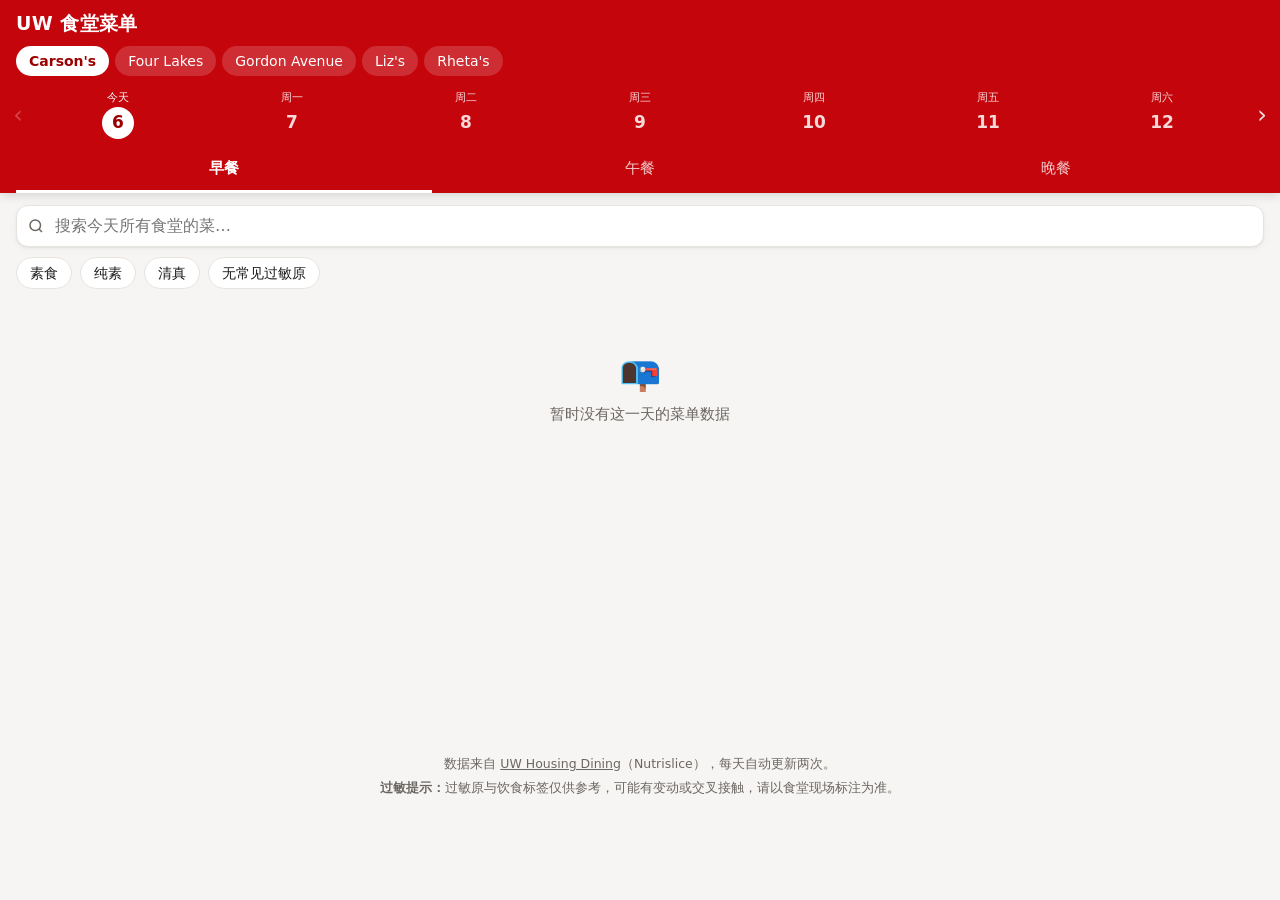
==== index.html @ ee1fbedd "UW 食堂菜单 PWA：抓取脚本、网页、定时更新与 iPhone 测试 Co-Authored-By: Claude Opus 5.5 <noreply@anthropic.com>" ====
<!doctype html>
<html lang="zh-CN">
<head>
<meta charset="utf-8">
<meta name="viewport" content="width=device-width, initial-scale=1">
<title>UW 食堂菜单</title>
<meta http-equiv="refresh" content="0; url=cafeteria/">
<link rel="canonical" href="cafeteria/">
</head>
<body style="font-family:system-ui,sans-serif;padding:24px">
<p>正在跳转到 <a href="cafeteria/">UW 食堂菜单</a>…</p>
</body>
</html>
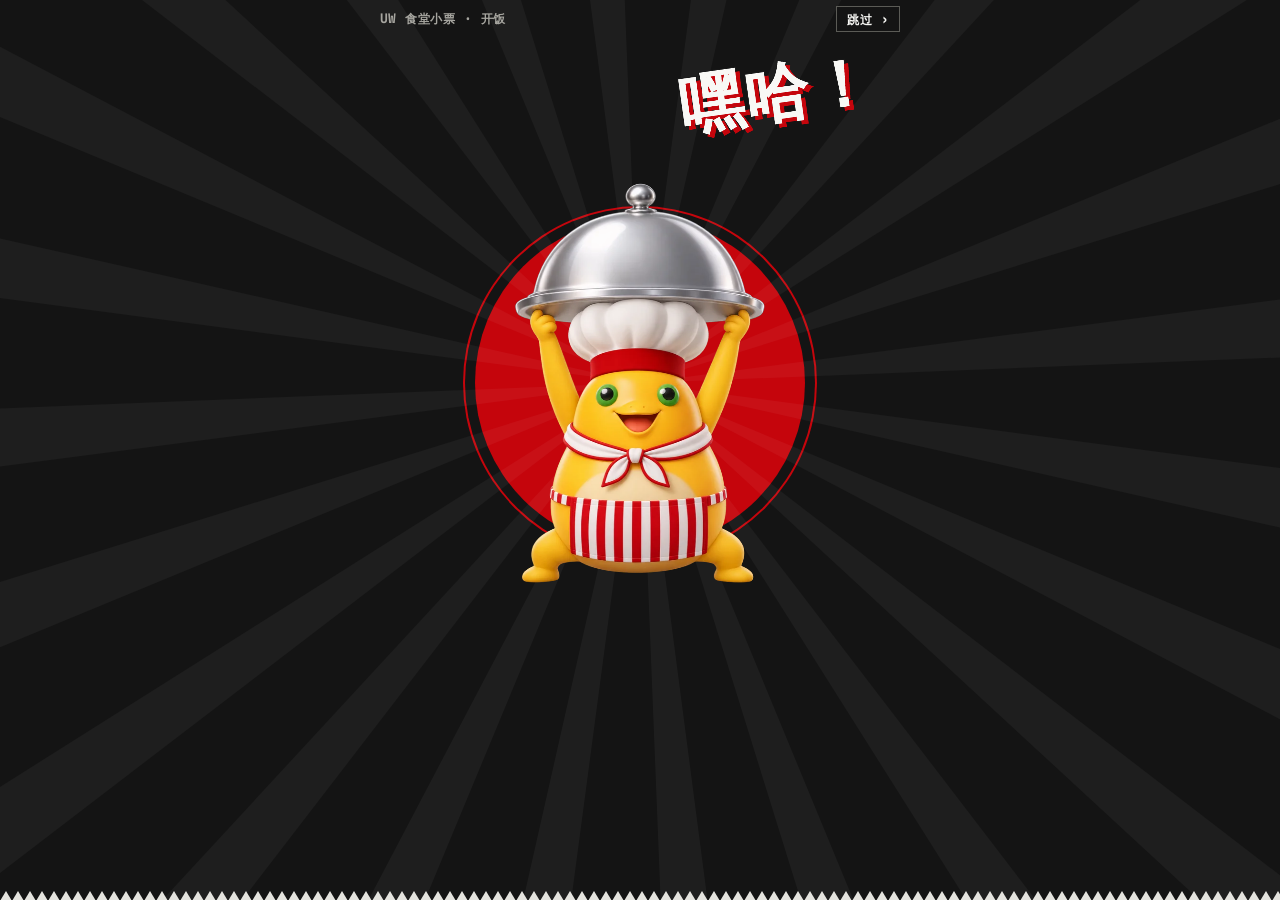
==== commit f482b4c3: "网页搬到仓库根目录，网址去掉 /cafeteria/；旧网址跳转并清掉旧缓存 Co-Authored-By: Claude Opus 5.5 <noreply@anthropic.com>" ====
--- a/index.html
+++ b/index.html
@@ -2,12 +2,105 @@
 <html lang="zh-CN">
 <head>
 <meta charset="utf-8">
-<meta name="viewport" content="width=device-width, initial-scale=1">
-<title>UW 食堂菜单</title>
-<meta http-equiv="refresh" content="0; url=cafeteria/">
-<link rel="canonical" href="cafeteria/">
+<meta name="viewport" content="width=device-width, initial-scale=1, viewport-fit=cover">
+<title>UW 食堂小票</title>
+<meta name="description" content="UW–Madison 五个食堂今天吃什么：中文菜单、过敏原，奶娃大厨告诉你这一餐去哪吃">
+<meta name="theme-color" content="#e4e3de" media="(prefers-color-scheme: light)">
+<meta name="theme-color" content="#0f0f0f" media="(prefers-color-scheme: dark)">
+<meta name="apple-mobile-web-app-capable" content="yes">
+<meta name="mobile-web-app-capable" content="yes">
+<meta name="apple-mobile-web-app-status-bar-style" content="default">
+<meta name="apple-mobile-web-app-title" content="UW 食堂">
+<link rel="manifest" href="manifest.webmanifest">
+<link rel="icon" href="icons/icon.svg" type="image/svg+xml">
+<link rel="apple-touch-icon" href="icons/icon-180.png">
+<link rel="preload" as="font" type="font/woff2" href="fonts/martian-mono-latin.woff2" crossorigin>
+<link rel="preload" as="image" href="icons/naiwa-chef.png">
+<link rel="preload" as="image" href="icons/naiwa-kick.webp">
+<link rel="preload" as="image" href="icons/naiwa-serve.webp">
+<link rel="stylesheet" href="style.css?v=13">
+<script>try{if(!matchMedia("(prefers-reduced-motion: reduce)").matches&&!/[?&]intro=0/.test(location.search))document.documentElement.classList.add("intro-on")}catch(e){}</script>
 </head>
-<body style="font-family:system-ui,sans-serif;padding:24px">
-<p>正在跳转到 <a href="cafeteria/">UW 食堂菜单</a>…</p>
+<body>
+<div id="intro" class="intro" aria-hidden="true">
+  <div class="in-top"><span>UW 食堂小票 · 开饭</span><span class="in-skip">跳过 &rsaquo;</span></div>
+  <div class="in-stage">
+    <svg class="in-rays" viewBox="-200 -200 400 400" aria-hidden="true"><path d="M0 0 L200.0 0.0 L199.2 18.0Z"/><path d="M0 0 L193.2 51.8 L187.8 68.9Z"/><path d="M0 0 L173.2 100.0 L163.5 115.2Z"/><path d="M0 0 L141.4 141.4 L128.1 153.6Z"/><path d="M0 0 L100.0 173.2 L84.0 181.5Z"/><path d="M0 0 L51.8 193.2 L34.2 197.1Z"/><path d="M0 0 L0.0 200.0 L-18.0 199.2Z"/><path d="M0 0 L-51.8 193.2 L-68.9 187.8Z"/><path d="M0 0 L-100.0 173.2 L-115.2 163.5Z"/><path d="M0 0 L-141.4 141.4 L-153.6 128.1Z"/><path d="M0 0 L-173.2 100.0 L-181.5 84.0Z"/><path d="M0 0 L-193.2 51.8 L-197.1 34.2Z"/><path d="M0 0 L-200.0 0.0 L-199.2 -18.0Z"/><path d="M0 0 L-193.2 -51.8 L-187.8 -68.9Z"/><path d="M0 0 L-173.2 -100.0 L-163.5 -115.2Z"/><path d="M0 0 L-141.4 -141.4 L-128.1 -153.6Z"/><path d="M0 0 L-100.0 -173.2 L-84.0 -181.5Z"/><path d="M0 0 L-51.8 -193.2 L-34.2 -197.1Z"/><path d="M0 0 L-0.0 -200.0 L18.0 -199.2Z"/><path d="M0 0 L51.8 -193.2 L68.9 -187.8Z"/><path d="M0 0 L100.0 -173.2 L115.2 -163.5Z"/><path d="M0 0 L141.4 -141.4 L153.6 -128.1Z"/><path d="M0 0 L173.2 -100.0 L181.5 -84.0Z"/><path d="M0 0 L193.2 -51.8 L197.1 -34.2Z"/></svg>
+    <div class="in-sun"></div>
+    <div class="in-dust"><i></i><i></i><i></i><i></i><i></i><i></i><i></i><i></i></div>
+    <img class="in-ghost in-fig" src="icons/naiwa-kick.webp" alt="" onerror="this.src='icons/naiwa-chef.png'">
+    <img class="in-ghost in-fig" src="icons/naiwa-kick.webp" alt="" onerror="this.src='icons/naiwa-chef.png'">
+    <img class="in-kick in-fig" src="icons/naiwa-kick.webp" alt="" onerror="this.src='icons/naiwa-chef.png'">
+    <img class="in-serve in-fig" src="icons/naiwa-serve.webp" alt="" onerror="this.src='icons/naiwa-chef.png'">
+    <div class="in-hey">嘿哈！</div>
+  </div>
+  <div class="in-ticket"></div>
+  <p class="in-tap">点一下直接看菜单</p>
+</div>
+<header class="bar">
+  <div class="brand"><img src="icons/naiwa-chef.png" alt="" width="320" height="430"><span>UW 食堂小票</span></div>
+  <div class="bar-btns">
+    <button id="todayBtn" class="box-btn" type="button" hidden>回到今天</button>
+    <button id="mapBtn" class="box-btn" type="button" aria-pressed="false" aria-controls="mapPanel">地图</button>
+  </div>
+</header>
+
+<div class="top">
+  <div class="dates-wrap">
+    <button id="prevWeek" class="week-btn" type="button" aria-label="上一周"><svg viewBox="0 0 16 16" aria-hidden="true"><path d="M10 3 5 8l5 5"/></svg></button>
+    <div id="dates" class="dates" role="tablist" aria-label="选择日期"></div>
+    <button id="nextWeek" class="week-btn" type="button" aria-label="下一周"><svg viewBox="0 0 16 16" aria-hidden="true"><path d="m6 3 5 5-5 5"/></svg></button>
+  </div>
+  <div id="meals" class="meals" role="tablist" aria-label="选择餐次">
+    <button type="button" data-meal="breakfast">早餐</button>
+    <button type="button" data-meal="lunch">午餐</button>
+    <button type="button" data-meal="dinner">晚餐</button>
+  </div>
+</div>
+
+<div class="layout">
+  <div class="side">
+    <section id="chef" class="ticket paper" hidden aria-live="polite" aria-label="奶娃大厨的取餐单"></section>
+    <section id="rank" class="rank paper" hidden aria-labelledby="rankTitle"></section>
+    <section id="mapPanel" class="map-panel paper" hidden aria-labelledby="mapTitle">
+      <div class="map-head"><h2 id="mapTitle">食堂地图</h2><small id="mapHint">点食堂看硬菜</small></div>
+      <div id="mapBox" class="map-box"></div>
+      <p class="map-note">校园示意图，位置大致准确，比例仅供参考</p>
+    </section>
+  </div>
+
+  <section class="receipt paper" aria-labelledby="menuTitle">
+    <div class="receipt-head">
+      <h2 id="menuTitle">菜单</h2>
+      <p id="menuMeta" class="mono-meta"></p>
+    </div>
+    <nav id="halls" class="halls" aria-label="选择食堂"></nav>
+    <div id="hardSlot"></div>
+    <div class="tools">
+      <label class="search">
+        <svg viewBox="0 0 24 24" aria-hidden="true"><circle cx="11" cy="11" r="6.5"/><path d="m16 16 4 4"/></svg>
+        <input id="q" type="search" placeholder="搜今天所有食堂的菜，中英文都行" autocomplete="off" enterkeyhint="search">
+        <button id="clearQ" class="clear" type="button" aria-label="清除搜索" hidden><svg viewBox="0 0 16 16" aria-hidden="true"><path d="m4 4 8 8M12 4l-8 8"/></svg></button>
+      </label>
+      <div id="filters" class="filters" aria-label="筛选">
+        <button type="button" data-f="veg" aria-pressed="false">素食</button>
+        <button type="button" data-f="vegan" aria-pressed="false">纯素</button>
+        <button type="button" data-f="halal" aria-pressed="false">清真</button>
+        <button type="button" data-f="top9" aria-pressed="false">无常见过敏原</button>
+      </div>
+    </div>
+    <main id="menu" class="menu" aria-live="polite"></main>
+  </section>
+</div>
+
+<footer class="foot">
+  <p>数据来自 <a href="https://wisc-housingdining.nutrislice.com/" target="_blank" rel="noopener">UW Housing Dining</a>（Nutrislice），每天自动更新两次。与 UW–Madison 官方无关。</p>
+  <p><strong>过敏提示：</strong>过敏原与饮食标签仅供参考，可能有变动或交叉接触，请以食堂现场标注为准。</p>
+</footer>
+
+<div id="toast" class="toast" role="status" hidden></div>
+<script src="vendor/motion-14.9.0.js"></script>
+<script src="fx.js?v=13"></script>
+<script src="app.js?v=13"></script>
 </body>
 </html>
--- a/style.css
+++ b/style.css
@@ -0,0 +1,436 @@
+/* UW 食堂小票：每一餐是一张刚打印的热敏小票，放在灰色柜台上。
+   纸、墨、褪色的灰、虚线和撕边；UW 红只用在印章和唯一的主按钮上。选中状态靠反白，不靠颜色。 */
+@font-face {
+  font-family: "Martian Mono";
+  src: url("fonts/martian-mono-latin.woff2") format("woff2");
+  font-weight: 100 800;
+  font-stretch: 75% 112.5%;
+  font-display: swap;
+  unicode-range: U+0000-00FF, U+2000-206F, U+2212;
+}
+
+:root {
+  --counter: #e4e3de;
+  --paper: #f8f8f5;
+  --paper-2: #ededea;
+  --ink: #191919;
+  --fade: #5f5f5a;
+  --rule: #9e9e98;
+  --dot: #bdbdb6;
+  --lake: #d6dcda;
+  --stamp: #c5050c;
+  --on-stamp: #ffffff;
+  --mono: "Martian Mono", ui-monospace, "SFMono-Regular", Menlo, monospace;
+  /* 拉丁字母先用西文字体，否则 Rheta's 的撇号会用中文全角字形，中间空一大块 */
+  --sans: -apple-system, BlinkMacSystemFont, "Segoe UI", Roboto, "Helvetica Neue", Arial, "PingFang SC", "Hiragino Sans GB", "Noto Sans SC", "Microsoft YaHei", system-ui, sans-serif;
+  --gut: 16px;
+  --edge: 8px;
+  color-scheme: light;
+}
+@media (prefers-color-scheme: dark) {
+  :root {
+    --counter: #0f0f0f;
+    --paper: #1c1c1b;
+    --paper-2: #272726;
+    --ink: #edece7;
+    --fade: #a6a59f;
+    --rule: #5b5b56;
+    --dot: #43433f;
+    --lake: #26302e;
+    --stamp: #ff4d56;
+    --on-stamp: #1c1c1b;
+    color-scheme: dark;
+  }
+}
+
+* { box-sizing: border-box; }
+html { -webkit-text-size-adjust: 100%; scrollbar-color: var(--rule) var(--counter); }
+body {
+  margin: 0;
+  background: var(--counter);
+  color: var(--ink);
+  font: 15px/1.45 var(--sans);
+  padding-bottom: env(safe-area-inset-bottom);
+  overflow-x: hidden;
+  caret-color: var(--stamp);
+}
+::selection { background: var(--ink); color: var(--paper); }
+button { font: inherit; color: inherit; cursor: pointer; -webkit-tap-highlight-color: transparent; }
+:focus-visible { outline: 2px solid var(--ink); outline-offset: 2px; }
+a { color: inherit; text-underline-offset: 3px; text-decoration-thickness: 1px; }
+.m, .mono-meta { font-family: var(--mono); font-variant-numeric: tabular-nums; font-stretch: 87.5%; letter-spacing: -0.02em; }
+svg { flex: none; }
+
+/* ---------- 纸：每块内容都是一截小票，上下是撕开的锯齿边 ---------- */
+.paper { position: relative; background: var(--paper); }
+.paper::before, .paper::after {
+  content: ""; position: absolute; left: 0; right: 0; height: var(--edge); background: var(--paper);
+  -webkit-mask: url("data:image/svg+xml,%3Csvg xmlns='http://www.w3.org/2000/svg' width='12' height='8'%3E%3Cpath d='M0 0h12L6 8z'/%3E%3C/svg%3E") repeat-x left top / 12px 8px;
+  mask: url("data:image/svg+xml,%3Csvg xmlns='http://www.w3.org/2000/svg' width='12' height='8'%3E%3Cpath d='M0 0h12L6 8z'/%3E%3C/svg%3E") repeat-x left top / 12px 8px;
+}
+.paper::before { top: calc(var(--edge) * -1 + 0.5px); transform: scaleY(-1); }
+.paper::after { bottom: calc(var(--edge) * -1 + 0.5px); }
+.dash { border: 0; border-top: 1.5px dashed var(--rule); margin: 12px 0; }
+
+/* ---------- 顶部 ---------- */
+.bar {
+  display: flex; align-items: center; justify-content: space-between; gap: 12px;
+  padding: calc(env(safe-area-inset-top) + 10px) var(--gut) 8px;
+}
+.brand { display: flex; align-items: center; gap: 8px; font-weight: 700; font-size: 17px; letter-spacing: 0.01em; }
+.brand img { width: 26px; height: auto; display: block; }
+.bar-btns { display: flex; gap: 8px; }
+.box-btn {
+  min-height: 36px; padding: 0 14px; background: transparent; border: 1.5px solid var(--ink);
+  font-weight: 600; font-size: 14px;
+}
+.box-btn[hidden] { display: none; }
+.box-btn[aria-pressed="true"] { background: var(--ink); color: var(--paper); }
+
+.top {
+  position: sticky; top: 0; z-index: 10; background: var(--counter);
+  padding: 4px var(--gut) 10px;
+}
+.top.stuck { box-shadow: 0 6px 12px -10px rgba(0, 0, 0, 0.35); }
+.dates-wrap { display: flex; align-items: stretch; gap: 2px; }
+.week-btn {
+  flex: none; width: 28px; border: 0; background: none; display: grid; place-items: center; padding: 0;
+}
+.week-btn svg { width: 16px; height: 16px; fill: none; stroke: var(--ink); stroke-width: 1.8; stroke-linecap: square; }
+.week-btn:disabled { opacity: 0.25; cursor: default; }
+.dates { flex: 1; display: grid; grid-template-columns: repeat(7, 1fr); gap: 2px; }
+.dates button {
+  border: 0; background: none; padding: 5px 0 6px; min-width: 0; min-height: 48px;
+  display: flex; flex-direction: column; align-items: center; justify-content: center; gap: 1px;
+}
+.dates .dw { font-size: 11px; color: var(--fade); }
+.dates .dd { font-family: var(--mono); font-stretch: 87.5%; font-variant-numeric: tabular-nums; font-size: 17px; font-weight: 600; line-height: 1.2; }
+.dates button.is-today .dd { text-decoration: underline; text-decoration-style: dotted; text-underline-offset: 4px; text-decoration-thickness: 2px; }
+.dates button[aria-selected="true"] { background: var(--ink); color: var(--paper); }
+.dates button[aria-selected="true"] .dw { color: var(--paper); }
+.dates button.no-data { opacity: 0.4; }
+
+.meals {
+  position: relative; display: grid; grid-template-columns: repeat(3, 1fr);
+  margin-top: 8px; border: 1.5px solid var(--ink);
+}
+.meals button {
+  position: relative; z-index: 1; border: 0; background: none; min-height: 38px; font-weight: 600; font-size: 15px;
+  transition: color 0.2s;
+}
+.meals button[aria-selected="true"] { background: var(--ink); color: var(--paper); }
+.meals.has-ink button[aria-selected="true"] { background: none; }
+.meals button.empty { color: var(--fade); }
+.meals button.empty[aria-selected="true"] { color: var(--paper); }
+.meal-ink { position: absolute; left: 0; top: 0; bottom: 0; width: 0; background: var(--ink); pointer-events: none; }
+
+/* ---------- 版面 ---------- */
+.layout { padding: 18px var(--gut) 0; display: grid; gap: 26px; overflow-x: clip; }
+.side { display: grid; gap: 26px; align-content: start; min-width: 0; }
+.receipt { min-width: 0; }
+.map-panel[hidden], .rank[hidden], .ticket[hidden] { display: none; }
+.map-panel, .menu, .ticket, .receipt { scroll-margin-top: calc(var(--head-h, 120px) + 12px); }
+@media (min-width: 900px) {
+  .layout { grid-template-columns: minmax(340px, 400px) minmax(0, 1fr); max-width: 1180px; margin: 0 auto; gap: 32px; padding-top: 24px; }
+  .top { padding-left: max(var(--gut), calc((100vw - 1180px) / 2 + var(--gut))); padding-right: max(var(--gut), calc((100vw - 1180px) / 2 + var(--gut))); }
+  .bar { max-width: 1180px; margin: 0 auto; }
+  .side.stick { position: sticky; top: calc(var(--head-h, 120px) + 24px); }
+}
+
+/* ---------- 奶娃大厨的取餐单 ---------- */
+.ticket { padding: 16px 18px 18px; margin-top: 30px; }
+.t-head { display: flex; justify-content: space-between; gap: 8px; font-size: 11.5px; color: var(--fade); padding-right: 74px; }
+.t-note { position: relative; min-height: 72px; display: flex; align-items: center; padding-right: 86px; margin-top: 4px; }
+.t-hello { margin: 0; font-size: 14px; color: var(--fade); }
+.t-title { position: relative; display: flex; align-items: center; gap: 14px; margin-top: 30px; }
+.t-code {
+  flex: none; font-family: var(--mono); font-stretch: 87.5%; font-weight: 800; font-size: 72px; line-height: 0.9;
+  letter-spacing: -0.05em; margin-left: -3px;
+}
+.ticket h1 { margin: 0; font-size: 25px; line-height: 1.12; font-weight: 700; letter-spacing: -0.01em; overflow-wrap: anywhere; min-width: 0; }
+.ticket h1 .t-when, .ticket h1 .t-hall { display: block; }
+.t-mascot { position: absolute; right: 10px; top: -34px; width: 78px; cursor: pointer; }
+.t-mascot img { display: block; width: 100%; height: auto; transform-origin: 50% 100%; user-select: none; -webkit-user-drag: none; }
+.t-stamp {
+  position: absolute; right: 6px; top: 50%; margin-top: -33px; width: 66px; height: 66px; border: 3px solid var(--stamp); border-radius: 50%;
+  color: var(--stamp); display: grid; place-items: center; text-align: center; font-weight: 800; font-size: 14px; line-height: 1.15;
+  transform: rotate(-14deg); pointer-events: none; mix-blend-mode: multiply; opacity: 0.92;
+}
+.t-stamp::before { content: ""; position: absolute; inset: 4px; border: 1px solid var(--stamp); border-radius: 50%; }
+@media (prefers-color-scheme: dark) { .t-stamp { mix-blend-mode: normal; } }
+.t-dishes { list-style: none; margin: 0; padding: 0; display: grid; gap: 8px; }
+.line { display: flex; align-items: baseline; gap: 6px; }
+.line .lead { flex: 1; min-width: 12px; border-bottom: 2px dotted var(--dot); transform: translateY(-4px); }
+.line .cal { white-space: nowrap; flex: none; }
+.line .num { font-family: var(--mono); font-stretch: 87.5%; font-variant-numeric: tabular-nums; font-weight: 600; letter-spacing: -0.02em; }
+.line .unit { font-size: 11px; color: var(--fade); }
+.t-dishes .sub { display: block; font-size: 12px; color: var(--fade); margin-top: 1px; }
+.t-foot { font-size: 11.5px; line-height: 1.6; color: var(--fade); }
+.t-total { margin-top: 10px; font-size: 13px; }
+.t-total .num { font-size: 15px; }
+.chef-go {
+  margin-top: 14px; width: 100%; min-height: 46px; border: 0; background: var(--stamp); color: var(--on-stamp);
+  font-weight: 700; font-size: 16px; display: flex; align-items: center; justify-content: center; gap: 8px;
+}
+.chef-go svg { width: 18px; height: 18px; fill: none; stroke: currentColor; stroke-width: 2; }
+.chef-go:hover { filter: brightness(1.06); }
+.t-empty { margin: 14px 0 4px; font-size: 15px; }
+
+/* ---------- 硬菜排行 ---------- */
+.rank { padding: 14px 18px 12px; }
+.rank-head { display: flex; justify-content: space-between; align-items: baseline; gap: 8px; margin-bottom: 6px; }
+.rank h2, .map-head h2 { margin: 0; font-size: 15px; font-weight: 700; }
+.rank-head .m { font-size: 11px; color: var(--fade); }
+.rank ol { list-style: none; margin: 0; padding: 0; }
+.rank button {
+  width: 100%; border: 0; background: none; text-align: left; padding: 8px 0; min-height: 52px; display: block;
+}
+.rank button + button, .rank li + li button { border-top: 1.5px dashed var(--dot); }
+.rank .code { display: inline-block; width: 30px; margin-right: 6px; text-align: center; font-family: var(--mono); font-stretch: 87.5%; font-weight: 600; font-size: 13px; }
+.rank .hall { font-weight: 700; }
+.rank .sub { display: block; padding-left: 36px; margin-top: 1px; font-size: 12.5px; color: var(--fade); }
+.rank .line { gap: 6px; }
+.rank .current .code { background: var(--ink); color: var(--paper); }
+.rank .is-best .hall::after { content: " 推荐"; color: var(--stamp); font-size: 12px; font-weight: 700; }
+.rank .closed { color: var(--fade); }
+
+/* ---------- 菜单小票 ---------- */
+.receipt { padding: 18px 18px 22px; margin-bottom: 8px; }
+.receipt-head h2 { margin: 0; font-size: 22px; line-height: 1.2; font-weight: 700; }
+.mono-meta { margin: 4px 0 0; font-size: 11.5px; color: var(--fade); }
+.halls { display: flex; flex-wrap: wrap; gap: 6px; margin: 14px 0 0; }
+.halls button {
+  min-height: 40px; padding: 0 10px; border: 1.5px solid var(--ink); background: transparent; font-weight: 600; font-size: 14px;
+  display: inline-flex; align-items: center; gap: 6px;
+}
+.halls button .code { font-family: var(--mono); font-stretch: 87.5%; font-size: 11.5px; font-weight: 600; color: var(--fade); }
+.halls button[aria-pressed="true"] { background: var(--ink); color: var(--paper); }
+.halls button[aria-pressed="true"] .code { color: var(--paper); }
+
+.tools { display: grid; gap: 10px; margin-top: 12px; }
+.search {
+  display: flex; align-items: center; gap: 8px; border: 1.5px solid var(--ink); background: var(--paper); padding: 0 6px 0 10px; height: 44px;
+}
+.search svg { width: 18px; height: 18px; fill: none; stroke: var(--ink); stroke-width: 1.8; }
+.search input { flex: 1; min-width: 0; border: 0; outline: 0; background: none; color: var(--ink); font: 16px var(--sans); }
+.search input::placeholder { color: var(--fade); opacity: 1; }
+.search input::-webkit-search-cancel-button { display: none; }
+.search:focus-within { outline: 2px solid var(--ink); outline-offset: 2px; }
+.clear { border: 0; background: none; width: 36px; height: 36px; display: grid; place-items: center; padding: 0; }
+.clear svg { width: 14px; height: 14px; stroke-width: 2; }
+.clear[hidden] { display: none; }
+.filters { display: flex; flex-wrap: wrap; gap: 6px; }
+.filters button { min-height: 36px; padding: 0 12px; border: 1.5px solid var(--rule); background: none; font-size: 14px; }
+.filters button:hover { border-color: var(--ink); }
+.filters button[aria-pressed="true"] { border: 1.5px solid var(--ink); background: var(--ink); color: var(--paper); }
+
+.menu { margin-top: 18px; touch-action: pan-y; }
+.menu.slide-l { animation: slideL .22s ease-out; }
+.menu.slide-r { animation: slideR .22s ease-out; }
+@keyframes slideL { from { transform: translateX(28px); opacity: .3; } to { transform: none; opacity: 1; } }
+@keyframes slideR { from { transform: translateX(-28px); opacity: .3; } to { transform: none; opacity: 1; } }
+.has-motion .menu.slide-l, .has-motion .menu.slide-r { animation: none; }
+.summary { margin: 0 0 6px; font-size: 12px; color: var(--fade); font-family: var(--mono); font-stretch: 87.5%; letter-spacing: -0.02em; }
+.station { margin-top: 18px; }
+/* 这一餐的硬菜：菜单顶上一块加粗边框的小票，标题反白 */
+.hard-block { border: 2px solid var(--ink); margin: 14px 0 2px; }
+.hard-block h3 {
+  margin: 0; display: flex; justify-content: space-between; align-items: baseline; gap: 8px;
+  background: var(--ink); color: var(--paper); padding: 8px 12px; font-size: 16px; font-weight: 700;
+}
+.hard-block h3 .m { font-size: 11.5px; font-weight: 600; }
+.hard-block ol { list-style: none; margin: 0; padding: 4px 12px 6px; }
+.hard-block li + li { border-top: 1.5px dashed var(--dot); }
+.hard-block a { display: block; padding: 9px 0; text-decoration: none; min-height: 48px; }
+.hard-block .line { font-size: 16px; }
+.hard-block .name { font-weight: 700; }
+.hard-block .num { font-size: 17px; }
+.hard-block .sub { display: block; font-size: 12.5px; color: var(--fade); margin-top: 1px; }
+.hard-block a:hover .name { text-decoration: underline; text-underline-offset: 3px; }
+.tag.hard { border-color: var(--stamp); color: var(--stamp); }
+
+/* 搭配建议：虚线框的配餐小票，三行菜 + 四条营养刻度 */
+.combo { border: 2px dashed var(--ink); margin: 12px 0 2px; padding: 0 12px 12px; }
+.combo h3 { margin: 0 -12px; padding: 8px 12px; display: flex; justify-content: space-between; align-items: baseline; gap: 8px; font-size: 16px; font-weight: 700; border-bottom: 1.5px dashed var(--rule); }
+.combo h3 .m { font-size: 11.5px; color: var(--fade); font-weight: 600; }
+.combo ol { list-style: none; margin: 0; padding: 0; }
+.combo li { display: grid; grid-template-columns: 52px 1fr; gap: 8px; align-items: start; padding: 9px 0; }
+.combo li + li { border-top: 1.5px dashed var(--dot); }
+.combo .role { font-size: 12px; font-weight: 700; border: 1.5px solid var(--ink); text-align: center; padding: 3px 0; margin-top: 1px; }
+.combo .dish { display: block; text-decoration: none; min-width: 0; }
+.combo .dish .name { font-weight: 700; }
+.combo .dish .sub { display: block; font-size: 12px; color: var(--fade); margin-top: 1px; font-variant-numeric: tabular-nums; }
+.combo .dish.none { color: var(--fade); font-size: 14px; padding-top: 2px; }
+.meters { display: grid; gap: 7px; margin-top: 8px; padding-top: 10px; border-top: 1.5px dashed var(--rule); }
+.meter { display: grid; grid-template-columns: 44px 1fr 46px 60px; gap: 8px; align-items: center; font-size: 12.5px; }
+.meter .mlabel { font-weight: 700; }
+/* 刻度：灰色块是参考范围，黑条是这份搭配的数值；落在范围里黑条加粗 */
+.meter .track { position: relative; height: 14px; border-bottom: 1.5px solid var(--ink); }
+.meter .band { position: absolute; top: 0; bottom: 0; background: var(--dot); opacity: 0.55; }
+.meter .fill { position: absolute; left: 0; top: 4px; height: 6px; background: var(--fade); }
+.meter.ok .fill { background: var(--ink); top: 3px; height: 8px; }
+.meter .mval { text-align: right; font-weight: 600; }
+.meter .mref { color: var(--fade); font-size: 11px; }
+.combo-tip { margin: 10px 0 0; font-weight: 700; font-size: 14px; }
+.combo-note { margin: 4px 0 0; font-size: 11.5px; color: var(--fade); }
+.item.flash { animation: flash 1.2s ease-out; }
+@keyframes flash { 0%, 35% { background: var(--paper-2); box-shadow: -10px 0 0 var(--paper-2), 10px 0 0 var(--paper-2); } 100% { background: transparent; box-shadow: none; } }
+@media (prefers-reduced-motion: reduce) { .item.flash { animation: none; background: var(--paper-2); } }
+@media (min-width: 1120px) {
+  .menu { columns: 2; column-gap: 40px; }
+  .menu .station { margin-top: 0; padding-top: 18px; }
+  .menu .station h3, .menu .station .note { break-after: avoid; }
+  .menu .station { break-inside: avoid; }
+  .menu .hint, .menu .empty-state { column-span: all; }
+}
+.station h3 {
+  display: flex; align-items: center; gap: 10px; margin: 0 0 4px; font-size: 15px; font-weight: 700; text-align: center;
+}
+.station h3::before, .station h3::after { content: ""; flex: 1; border-top: 1.5px dashed var(--rule); }
+.station .note { text-align: center; font-size: 11.5px; color: var(--fade); margin: 0 0 6px; }
+.item { padding: 9px 0; }
+.item + .item { border-top: 1px dotted var(--dot); }
+.item .line { font-size: 15px; }
+.item .name { font-weight: 600; overflow-wrap: anywhere; }
+.item .cal { white-space: nowrap; }
+.item .en, .item .where, .item .alg { font-size: 12.5px; color: var(--fade); margin-top: 1px; overflow-wrap: anywhere; }
+.item .where { color: var(--ink); }
+.tags { display: flex; flex-wrap: wrap; gap: 4px; margin-top: 5px; }
+.tag { font-size: 11.5px; line-height: 1; padding: 4px 6px; border: 1.5px solid var(--ink); font-weight: 600; white-space: nowrap; }
+.tag.vegan { background: var(--ink); color: var(--paper); }
+.tag.halal { border-style: double; border-width: 3px; padding: 2.5px 5px; }
+.tag.top9 { border-style: dashed; }
+.empty-state { text-align: center; padding: 30px 8px 22px; }
+.empty-state p { margin: 0; }
+.empty-state .big { font-size: 17px; font-weight: 700; display: flex; align-items: center; gap: 10px; }
+.empty-state .big::before, .empty-state .big::after { content: ""; flex: 1; border-top: 1.5px dashed var(--rule); }
+.empty-state .small { color: var(--fade); font-size: 13px; margin-top: 6px; }
+.hint { text-align: center; color: var(--fade); font-size: 11.5px; margin: 20px 0 0; font-family: var(--mono); font-stretch: 87.5%; letter-spacing: -0.02em; }
+
+/* ---------- 地图 ---------- */
+.map-panel { padding: 14px 14px 12px; }
+.map-head { display: flex; align-items: baseline; justify-content: space-between; gap: 8px; margin: 0 4px 10px; }
+.map-head small { color: var(--fade); font-size: 12px; }
+.map-box { position: relative; background: var(--paper-2); overflow: hidden; }
+.map-box svg { display: block; width: 100%; height: auto; }
+.map-note { color: var(--fade); font-size: 11.5px; text-align: center; margin: 8px 0 0; }
+.m-lake { fill: var(--lake); }
+.m-lake-label { fill: var(--fade); font: 600 19px var(--sans); letter-spacing: .08em; }
+.m-green { fill: none; stroke: var(--rule); stroke-width: 1.5; stroke-dasharray: 4 4; }
+.m-road { fill: none; stroke: var(--paper); stroke-linecap: square; stroke-linejoin: round; }
+.m-road.major { stroke-width: 9; }
+.m-road.minor { stroke-width: 5; }
+.m-path { fill: none; stroke: var(--rule); stroke-width: 2; stroke-dasharray: 2 6; stroke-linecap: round; }
+.m-road-label { fill: var(--fade); font: 14px var(--sans); }
+.m-landmark circle { fill: var(--fade); }
+.m-landmark text { fill: var(--fade); font: 13px var(--sans); }
+.m-hall { cursor: pointer; outline: none; }
+.m-hall .pin-g { transform-box: fill-box; transform-origin: 50% 100%; }
+.m-hall .pin { fill: var(--ink); }
+.m-hall .pin-tail { fill: var(--ink); }
+.m-hall .pin-code { fill: var(--paper); font: 800 17px var(--mono); font-stretch: 87.5%; letter-spacing: -0.03em; pointer-events: none; }
+.m-hall.best .pin, .m-hall.best .pin-tail { fill: var(--stamp); }
+.m-hall.best .pin-code { fill: var(--on-stamp); }
+.m-hall text.m-name { font: 700 18px var(--sans); fill: var(--ink); paint-order: stroke; stroke: var(--paper-2); stroke-width: 5px; stroke-linejoin: round; pointer-events: none; }
+.m-hall:focus-visible .pin { stroke: var(--ink); stroke-width: 3; }
+.m-hall.on .pin-g { transform: scale(1.12); }
+.map-card {
+  position: absolute; z-index: 2; width: min(270px, calc(100% - 16px));
+  background: var(--paper); color: var(--ink); border: 1.5px solid var(--ink); padding: 10px 12px 12px; font-size: 13px;
+  box-shadow: 0 10px 24px -8px rgba(0, 0, 0, 0.3);
+}
+.map-card[hidden] { display: none; }
+.map-card h3 { margin: 0; font-size: 15px; }
+.map-card .sub { color: var(--fade); font-size: 12px; margin: 2px 0 8px; }
+.map-card ol { margin: 0; padding: 0; list-style: none; display: grid; gap: 6px; }
+.map-card li small { display: block; color: var(--fade); font-size: 11.5px; }
+.map-card .none { color: var(--fade); }
+.map-card .go { margin-top: 10px; width: 100%; min-height: 40px; border: 0; background: var(--ink); color: var(--paper); font-weight: 700; font-size: 13px; }
+.map-box.narrow .map-card {
+  position: static; width: auto; border: 0; border-top: 1.5px dashed var(--rule); box-shadow: none; padding: 10px 6px 4px; background: var(--paper);
+}
+@media (max-width: 599px) {
+  .map-card { position: static; width: auto; border: 0; border-top: 1.5px dashed var(--rule); box-shadow: none; padding: 10px 6px 4px; background: var(--paper); }
+}
+
+/* ---------- 页脚、提示 ---------- */
+.foot { padding: 18px 24px 30px; color: var(--fade); font-size: 12.5px; text-align: center; max-width: 720px; margin: 0 auto; }
+.foot p { margin: 6px 0; }
+.toast {
+  position: fixed; left: 0; right: 0; margin: 0 auto; width: fit-content; max-width: calc(100% - 32px);
+  bottom: calc(24px + env(safe-area-inset-bottom)); background: var(--ink); color: var(--paper);
+  padding: 9px 16px; font-size: 13px; z-index: 20; box-shadow: 0 8px 20px -8px rgba(0, 0, 0, 0.4);
+}
+.toast[hidden] { display: none; }
+
+@media (prefers-reduced-motion: reduce) {
+  .menu.slide-l, .menu.slide-r { animation: none; }
+  .meals button { transition: none; }
+}
+
+/* ---------- 开场：功夫奶娃出餐 ----------
+   整屏黑底 + UW 红日，像功夫片海报；结束时整屏像小票一样往上撕走。颜色固定，深浅色模式一样。 */
+.intro { display: none; }
+.intro-on body { overflow: hidden; }
+.intro-on .intro {
+  --i-bg: #141414; --i-paper: #f8f8f5; --i-ink: #191919; --i-fade: #5f5f5a; --i-red: #c5050c;
+  display: flex; flex-direction: column; align-items: center;
+  position: fixed; inset: 0; z-index: 100; background: var(--i-bg); color: var(--i-paper);
+  padding: calc(env(safe-area-inset-top) + 12px) var(--gut) calc(env(safe-area-inset-bottom) + 14px);
+  overflow: hidden; cursor: pointer; user-select: none; -webkit-user-select: none;
+}
+/* 底边锯齿：往上撕走时露出来 */
+.intro::after {
+  content: ""; position: absolute; left: 0; right: 0; bottom: -1px; height: 10px; background: var(--counter);
+  -webkit-mask: url("data:image/svg+xml,%3Csvg xmlns='http://www.w3.org/2000/svg' width='12' height='8'%3E%3Cpath d='M0 8h12L6 0z'/%3E%3C/svg%3E") repeat-x left bottom / 12px 10px;
+  mask: url("data:image/svg+xml,%3Csvg xmlns='http://www.w3.org/2000/svg' width='12' height='8'%3E%3Cpath d='M0 8h12L6 0z'/%3E%3C/svg%3E") repeat-x left bottom / 12px 10px;
+}
+.in-top { width: 100%; max-width: 520px; display: flex; justify-content: space-between; font: 600 12px/1 var(--mono); letter-spacing: .04em; color: #a6a59f; position: relative; z-index: 3; }
+.in-skip { border: 1.5px solid #5b5b56; padding: 6px 10px; margin: -6px 0; color: var(--i-paper); }
+.in-stage { position: relative; flex: 1 1 auto; width: 100%; max-width: 520px; min-height: 0; display: grid; place-items: center; }
+.in-stage > :not(.in-rays) { grid-area: 1 / 1; place-self: center; }
+.intro-on .intro { isolation: isolate; }
+.in-rays { position: absolute; left: 50%; top: 50%; width: 190vmax; height: 190vmax; margin: -95vmax 0 0 -95vmax; fill: rgba(255, 255, 255, .045); opacity: 0; pointer-events: none; }
+.in-sun { width: min(64vw, 40vh, 330px); aspect-ratio: 1; border-radius: 50%; background: var(--i-red); transform: scale(0); box-shadow: 0 0 0 10px var(--i-bg), 0 0 0 12px var(--i-red); }
+.in-fig { height: min(46vh, 400px); width: auto; max-width: 92vw; object-fit: contain; opacity: 0; transform-origin: 50% 100%; pointer-events: none; -webkit-user-drag: none; }
+.in-ghost { filter: grayscale(1) brightness(1.6); }
+.in-hey {
+  place-self: start end !important; margin: 4vh 2vw 0 0; z-index: 2; opacity: 0;
+  font: 900 clamp(40px, 12vw, 64px)/1 var(--sans); color: var(--i-paper); letter-spacing: .02em;
+  -webkit-text-stroke: 2px var(--i-ink); paint-order: stroke fill; text-shadow: 4px 4px 0 var(--i-red);
+}
+.in-dust { place-self: end center !important; width: 0; height: 0; position: relative; margin-bottom: 4vh; }
+.in-dust i { position: absolute; left: -9px; top: -9px; width: 18px; height: 18px; border-radius: 50%; background: #d9d8d2; opacity: 0; }
+.in-ticket {
+  position: relative; z-index: 4; width: min(360px, 100%); margin-top: -26px; flex: 0 0 auto;
+  background: var(--i-paper); color: var(--i-ink); padding: 14px 18px 16px; transform: translateY(100vh);
+  box-shadow: 0 18px 40px rgba(0, 0, 0, .45);
+}
+.in-ticket::before, .in-ticket::after {
+  content: ""; position: absolute; left: 0; right: 0; height: 8px; background: var(--i-paper);
+  -webkit-mask: url("data:image/svg+xml,%3Csvg xmlns='http://www.w3.org/2000/svg' width='12' height='8'%3E%3Cpath d='M0 0h12L6 8z'/%3E%3C/svg%3E") repeat-x left top / 12px 8px;
+  mask: url("data:image/svg+xml,%3Csvg xmlns='http://www.w3.org/2000/svg' width='12' height='8'%3E%3Cpath d='M0 0h12L6 8z'/%3E%3C/svg%3E") repeat-x left top / 12px 8px;
+}
+.in-ticket::before { top: -7.5px; transform: scaleY(-1); }
+.in-ticket::after { bottom: -7.5px; }
+.in-head { display: flex; justify-content: space-between; font: 600 11px/1 var(--mono); color: var(--i-fade); letter-spacing: .04em; padding-bottom: 10px; border-bottom: 1.5px dashed #9e9e98; margin-bottom: 10px; }
+.in-row { display: flex; align-items: center; gap: 14px; min-width: 0; }
+.in-row > div { min-width: 0; }
+.in-code { font: 800 64px/0.9 var(--mono); font-stretch: 87.5%; letter-spacing: -.03em; min-width: 2.1ch; }
+.in-when { font-size: 14px; font-weight: 700; color: var(--i-fade); }
+.in-hall { font-size: 26px; line-height: 1.1; font-weight: 800; overflow-wrap: anywhere; }
+.in-dishes { list-style: none; margin: 12px 0 0; padding: 10px 0 0; border-top: 1.5px dashed #9e9e98; display: grid; grid-template-columns: minmax(0, 1fr); gap: 6px; font-size: 15px; }
+.in-dishes li { display: flex; align-items: baseline; gap: 6px; padding-right: 84px; }
+.in-dishes li:nth-child(n+3) { padding-right: 0; }
+.in-dishes li > span:first-child { min-width: 0; overflow: hidden; text-overflow: ellipsis; white-space: nowrap; }
+.in-dishes .lead { flex: 1; min-width: 10px; border-bottom: 2px dotted #bdbdb6; transform: translateY(-4px); }
+.in-dishes .num { font: 600 13px/1 var(--mono); }
+.in-foot { margin: 8px 0 0; color: var(--i-fade); font-size: 13px; }
+.in-stamp {
+  position: absolute; right: 14px; bottom: 44px; width: 70px; height: 70px; border: 3px solid var(--i-red); border-radius: 50%;
+  color: var(--i-red); display: grid; place-items: center; text-align: center; font-weight: 800; font-size: 14px; line-height: 1.15;
+  transform: rotate(-14deg); opacity: 0; mix-blend-mode: multiply; pointer-events: none;
+}
+.in-stamp::before { content: ""; position: absolute; inset: 4px; border: 1px solid var(--i-red); border-radius: 50%; }
+.in-tap { margin: 18px 0 0; font: 600 11px/1 var(--mono); letter-spacing: .06em; color: #8a8984; opacity: 0; position: relative; z-index: 3; }
+@media (min-height: 760px) { .in-ticket { padding: 16px 20px 18px; } .in-code { font-size: 72px; } .in-hall { font-size: 28px; } }
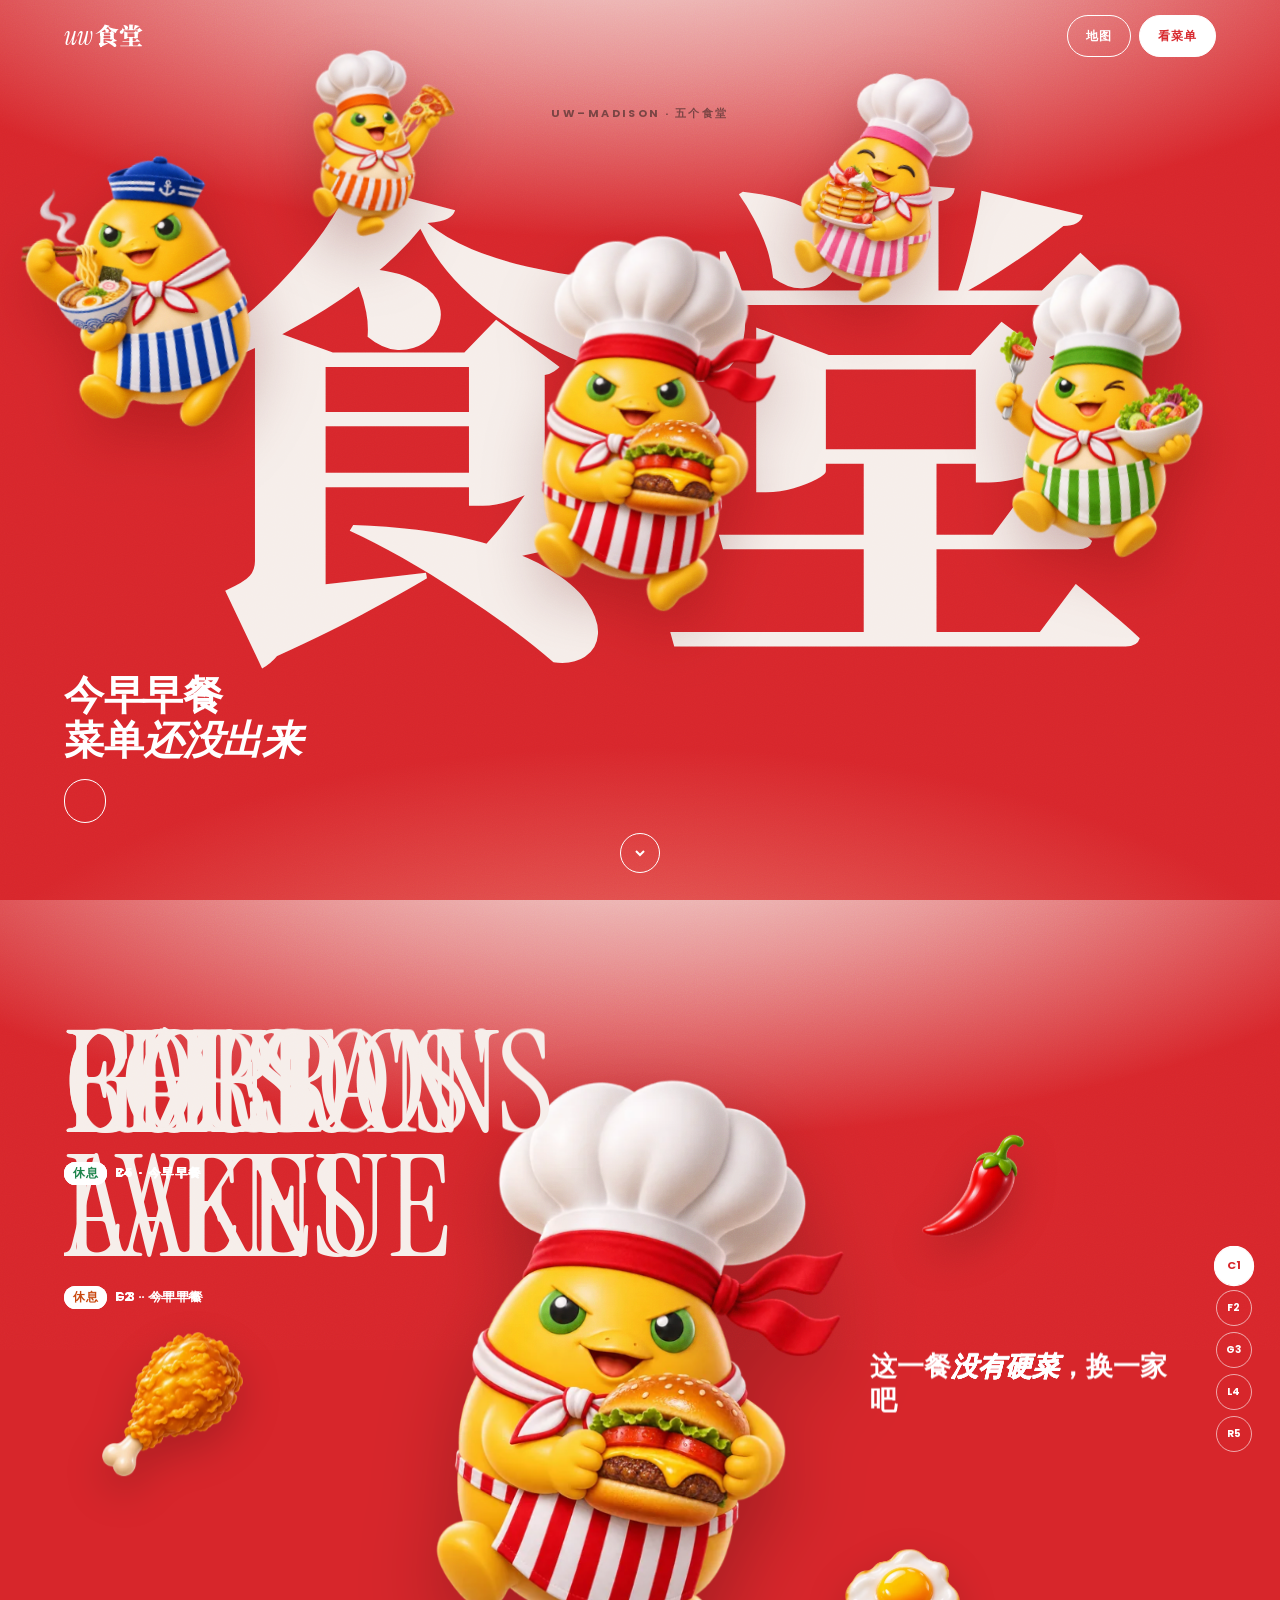
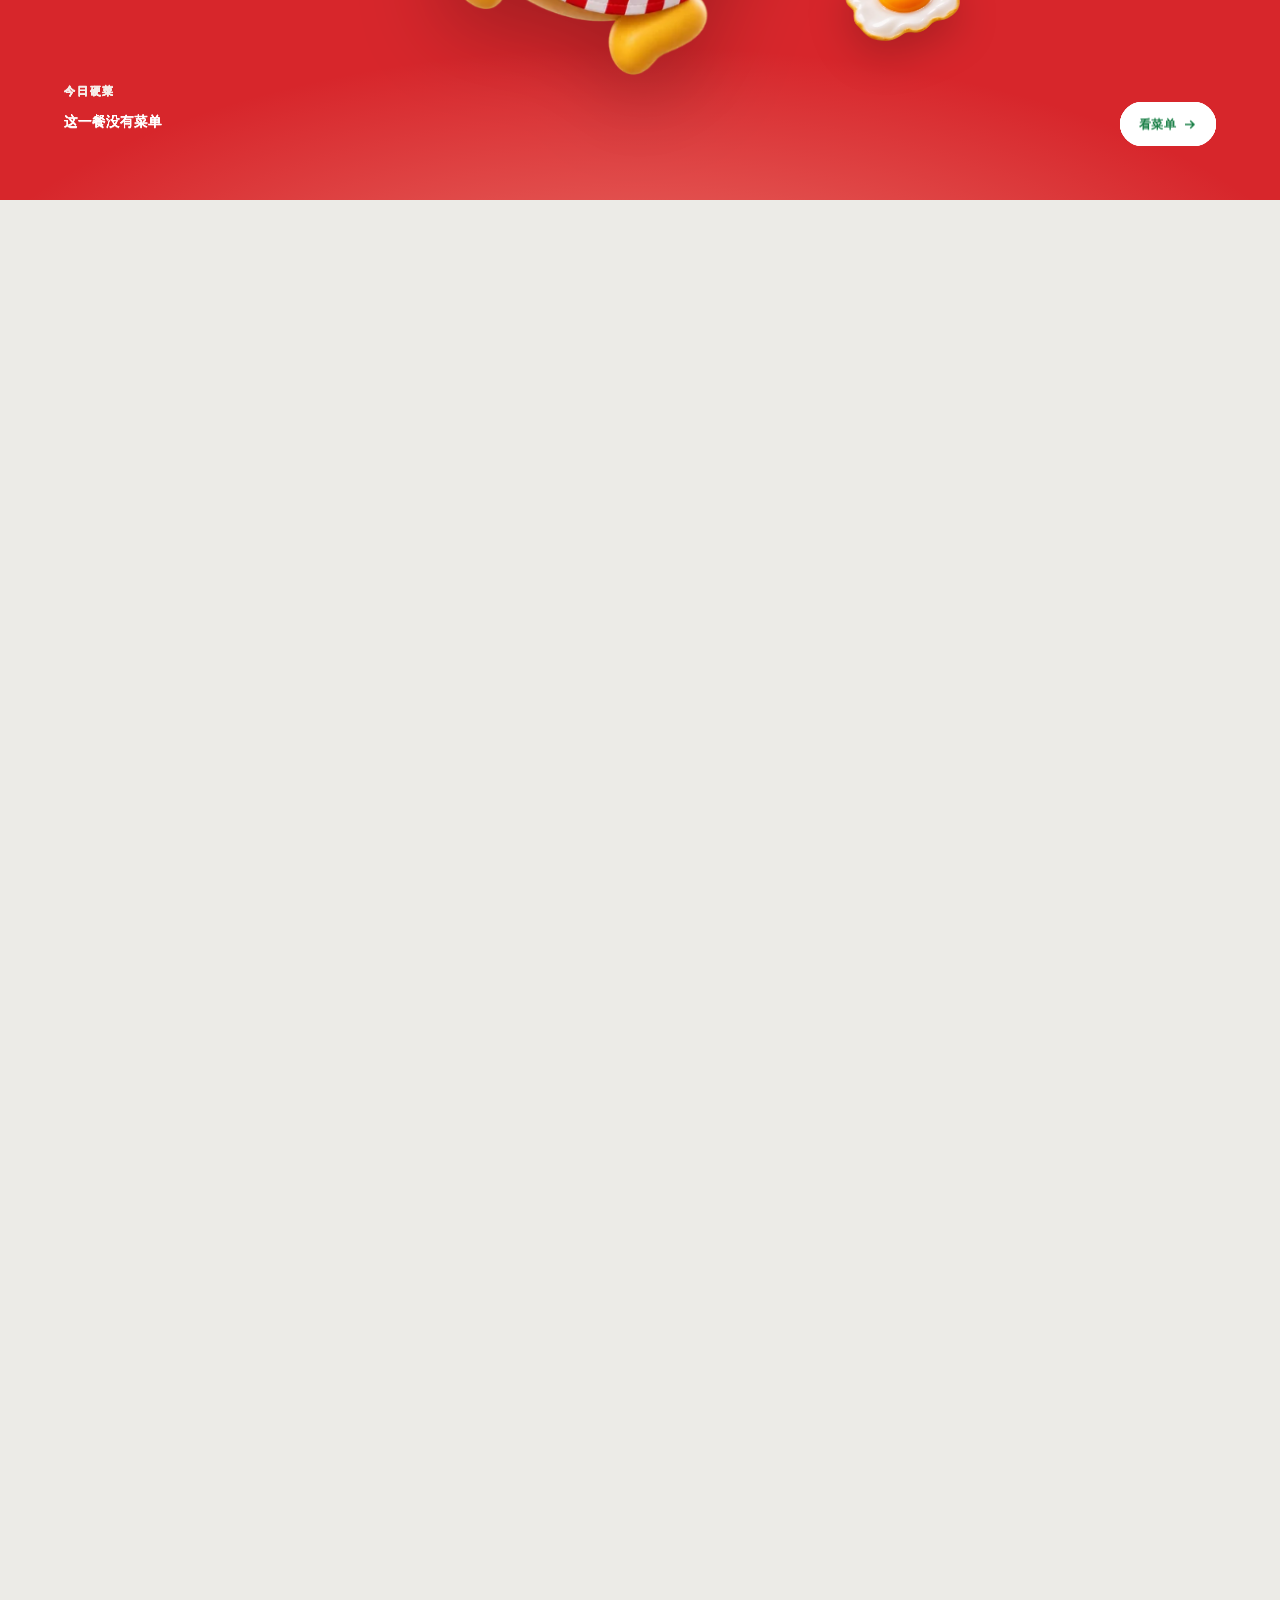
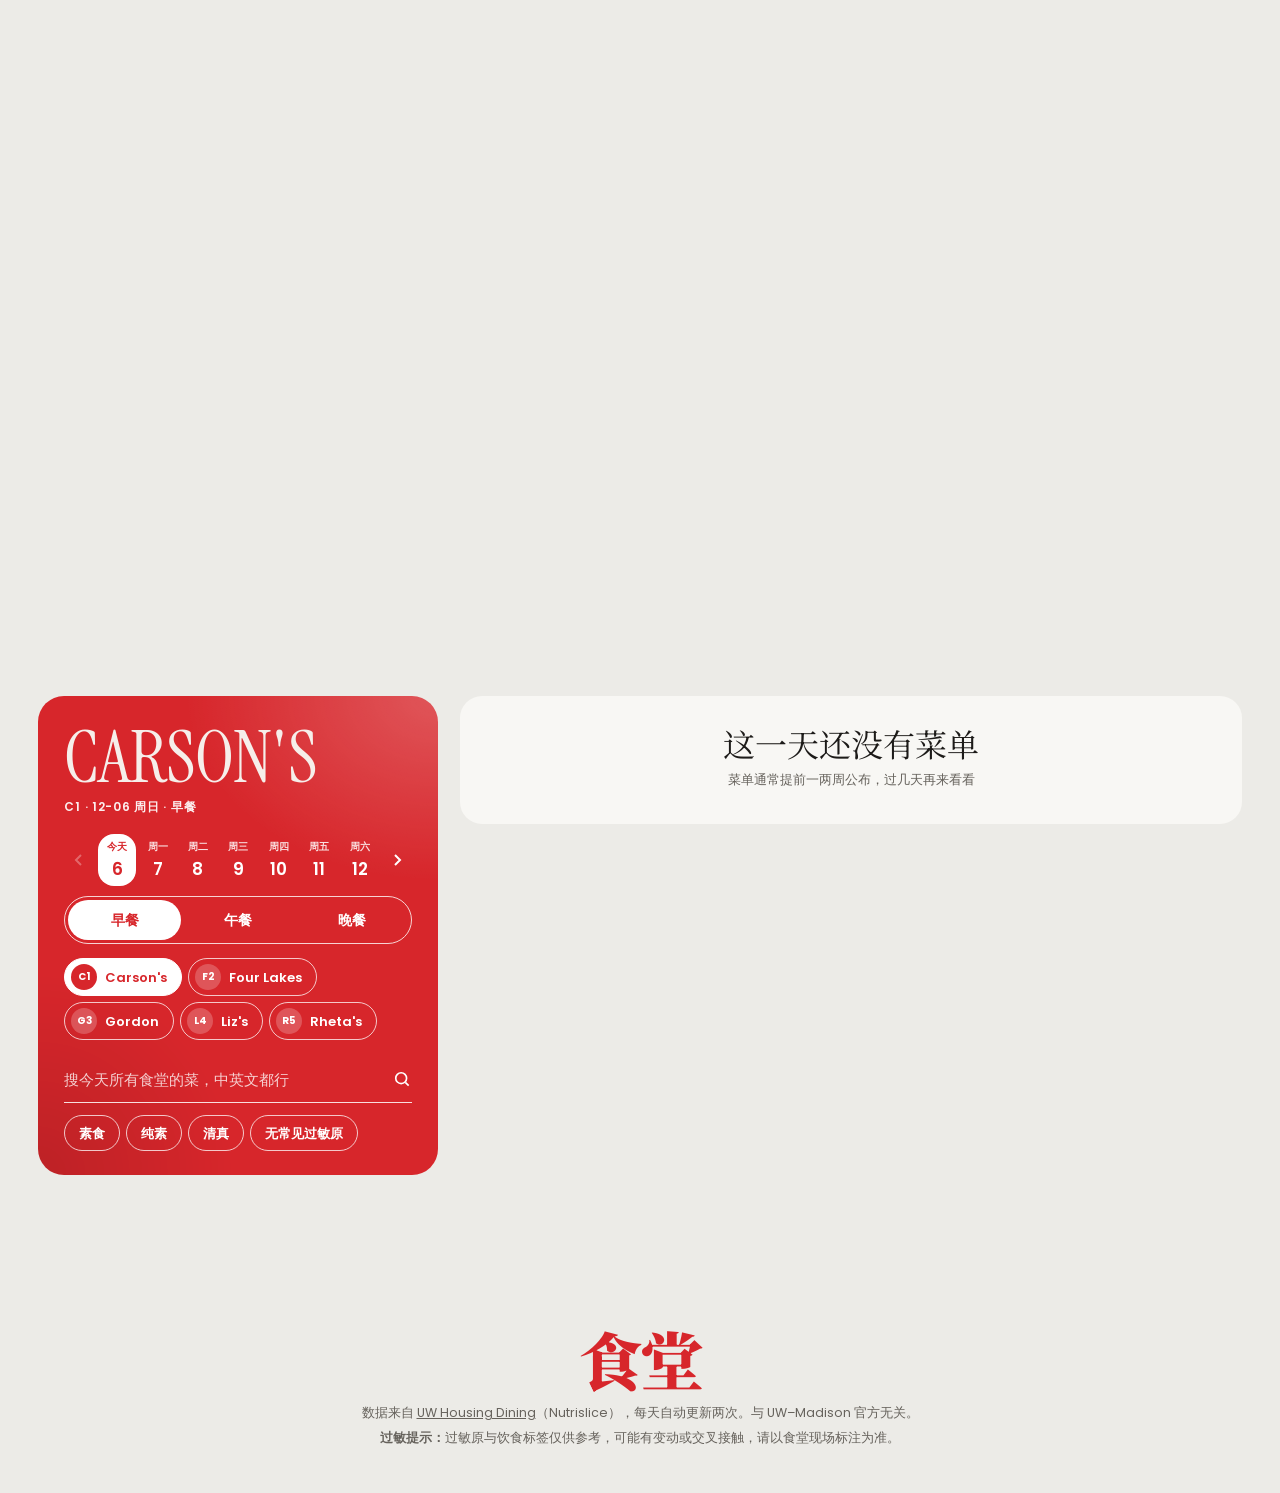
==== commit 7e7f1dae: "改版：颗粒渐变大字首页 + 一屏一个食堂的滚动故事，五个食堂各自的 3D 奶娃 Co-Authored-By: Claude Opus 5.5 <noreply@anthropic.com>" ====
--- a/index.html
+++ b/index.html
@@ -3,104 +3,119 @@
 <head>
 <meta charset="utf-8">
 <meta name="viewport" content="width=device-width, initial-scale=1, viewport-fit=cover">
-<title>UW 食堂小票</title>
-<meta name="description" content="UW–Madison 五个食堂今天吃什么：中文菜单、过敏原，奶娃大厨告诉你这一餐去哪吃">
-<meta name="theme-color" content="#e4e3de" media="(prefers-color-scheme: light)">
-<meta name="theme-color" content="#0f0f0f" media="(prefers-color-scheme: dark)">
+<title>UW 食堂 · 今天吃什么</title>
+<meta name="description" content="UW–Madison 五个食堂今天吃什么：中文菜单、过敏原，奶娃告诉你这一餐去哪吃">
+<meta name="theme-color" content="#e3262b">
 <meta name="apple-mobile-web-app-capable" content="yes">
 <meta name="mobile-web-app-capable" content="yes">
-<meta name="apple-mobile-web-app-status-bar-style" content="default">
+<meta name="apple-mobile-web-app-status-bar-style" content="black-translucent">
 <meta name="apple-mobile-web-app-title" content="UW 食堂">
 <link rel="manifest" href="manifest.webmanifest">
 <link rel="icon" href="icons/icon.svg" type="image/svg+xml">
 <link rel="apple-touch-icon" href="icons/icon-180.png">
-<link rel="preload" as="font" type="font/woff2" href="fonts/martian-mono-latin.woff2" crossorigin>
+<link rel="preconnect" href="https://fonts.googleapis.com">
+<link rel="preconnect" href="https://fonts.gstatic.com" crossorigin>
+<link rel="stylesheet" href="https://fonts.googleapis.com/css2?family=Instrument+Serif:ital@0;1&family=Poppins:ital,wght@0,500;0,600;0,700;1,500;1,600&display=swap">
+<link rel="stylesheet" href="https://fonts.googleapis.com/css2?family=Noto+Serif+SC:wght@500;900&text=%E4%B8%80%E4%BB%8A%E5%88%B0%E5%8A%A0%E5%8D%88%E5%8D%95%E5%90%88%E5%9B%BE%E5%9C%B0%E5%A0%82%E5%A4%A9%E5%A4%B1%E5%BB%BA%E6%89%BE%E6%90%9C%E6%90%AD%E6%97%A5%E6%97%A9%E6%99%9A%E6%9C%89%E6%B2%A1%E7%9A%84%E7%A1%AC%E7%AC%A6%E7%AD%9B%E8%8F%9C%E8%AE%AE%E8%B4%A5%E8%BD%BD%E8%BF%98%E8%BF%99%E9%80%89%E9%85%8D%E9%A3%9F%E9%A4%90&display=swap">
 <link rel="preload" as="image" href="icons/naiwa-chef.png">
-<link rel="preload" as="image" href="icons/naiwa-kick.webp">
-<link rel="preload" as="image" href="icons/naiwa-serve.webp">
-<link rel="stylesheet" href="style.css?v=13">
-<script>try{if(!matchMedia("(prefers-reduced-motion: reduce)").matches&&!/[?&]intro=0/.test(location.search))document.documentElement.classList.add("intro-on")}catch(e){}</script>
+<link rel="stylesheet" href="style.css?v=14">
+<script>document.documentElement.classList.add("js");try{if(!matchMedia("(prefers-reduced-motion: reduce)").matches&&!/[?&]intro=0/.test(location.search))document.documentElement.classList.add("loading")}catch(e){}</script>
 </head>
 <body>
-<div id="intro" class="intro" aria-hidden="true">
-  <div class="in-top"><span>UW 食堂小票 · 开饭</span><span class="in-skip">跳过 &rsaquo;</span></div>
-  <div class="in-stage">
-    <svg class="in-rays" viewBox="-200 -200 400 400" aria-hidden="true"><path d="M0 0 L200.0 0.0 L199.2 18.0Z"/><path d="M0 0 L193.2 51.8 L187.8 68.9Z"/><path d="M0 0 L173.2 100.0 L163.5 115.2Z"/><path d="M0 0 L141.4 141.4 L128.1 153.6Z"/><path d="M0 0 L100.0 173.2 L84.0 181.5Z"/><path d="M0 0 L51.8 193.2 L34.2 197.1Z"/><path d="M0 0 L0.0 200.0 L-18.0 199.2Z"/><path d="M0 0 L-51.8 193.2 L-68.9 187.8Z"/><path d="M0 0 L-100.0 173.2 L-115.2 163.5Z"/><path d="M0 0 L-141.4 141.4 L-153.6 128.1Z"/><path d="M0 0 L-173.2 100.0 L-181.5 84.0Z"/><path d="M0 0 L-193.2 51.8 L-197.1 34.2Z"/><path d="M0 0 L-200.0 0.0 L-199.2 -18.0Z"/><path d="M0 0 L-193.2 -51.8 L-187.8 -68.9Z"/><path d="M0 0 L-173.2 -100.0 L-163.5 -115.2Z"/><path d="M0 0 L-141.4 -141.4 L-128.1 -153.6Z"/><path d="M0 0 L-100.0 -173.2 L-84.0 -181.5Z"/><path d="M0 0 L-51.8 -193.2 L-34.2 -197.1Z"/><path d="M0 0 L-0.0 -200.0 L18.0 -199.2Z"/><path d="M0 0 L51.8 -193.2 L68.9 -187.8Z"/><path d="M0 0 L100.0 -173.2 L115.2 -163.5Z"/><path d="M0 0 L141.4 -141.4 L153.6 -128.1Z"/><path d="M0 0 L173.2 -100.0 L181.5 -84.0Z"/><path d="M0 0 L193.2 -51.8 L197.1 -34.2Z"/></svg>
-    <div class="in-sun"></div>
-    <div class="in-dust"><i></i><i></i><i></i><i></i><i></i><i></i><i></i><i></i></div>
-    <img class="in-ghost in-fig" src="icons/naiwa-kick.webp" alt="" onerror="this.src='icons/naiwa-chef.png'">
-    <img class="in-ghost in-fig" src="icons/naiwa-kick.webp" alt="" onerror="this.src='icons/naiwa-chef.png'">
-    <img class="in-kick in-fig" src="icons/naiwa-kick.webp" alt="" onerror="this.src='icons/naiwa-chef.png'">
-    <img class="in-serve in-fig" src="icons/naiwa-serve.webp" alt="" onerror="this.src='icons/naiwa-chef.png'">
-    <div class="in-hey">嘿哈！</div>
-  </div>
-  <div class="in-ticket"></div>
-  <p class="in-tap">点一下直接看菜单</p>
+<div class="grain" aria-hidden="true"></div>
+
+<div id="loader" class="loader" aria-hidden="true">
+  <img class="ld-cap" src="icons/naiwa-chef.png" alt="" width="320" height="430">
+  <span class="ld-pct"><span id="ldNum">0</span> %</span>
 </div>
-<header class="bar">
-  <div class="brand"><img src="icons/naiwa-chef.png" alt="" width="320" height="430"><span>UW 食堂小票</span></div>
-  <div class="bar-btns">
-    <button id="todayBtn" class="box-btn" type="button" hidden>回到今天</button>
-    <button id="mapBtn" class="box-btn" type="button" aria-pressed="false" aria-controls="mapPanel">地图</button>
+
+<header class="nav">
+  <a class="logo" href="#hero" aria-label="回到顶部"><span class="logo-uw">uw</span><span class="logo-zh">食堂</span></a>
+  <div class="nav-btns">
+    <button id="mapBtn" class="pill" type="button" aria-pressed="false" aria-controls="mapPanel">地图</button>
+    <button id="menuBtn" class="pill solid" type="button">看菜单</button>
   </div>
 </header>
 
-<div class="top">
-  <div class="dates-wrap">
-    <button id="prevWeek" class="week-btn" type="button" aria-label="上一周"><svg viewBox="0 0 16 16" aria-hidden="true"><path d="M10 3 5 8l5 5"/></svg></button>
-    <div id="dates" class="dates" role="tablist" aria-label="选择日期"></div>
-    <button id="nextWeek" class="week-btn" type="button" aria-label="下一周"><svg viewBox="0 0 16 16" aria-hidden="true"><path d="m6 3 5 5-5 5"/></svg></button>
+<section id="hero" class="hero" aria-labelledby="heroTitle">
+  <div class="hero-bg"></div>
+  <p class="hero-kicker">UW–Madison · 五个食堂</p>
+  <h1 id="heroTitle" class="wordmark" aria-label="UW 食堂"><span class="wm-ch">食</span><span class="wm-ch">堂</span></h1>
+  <div id="heroFloat" class="hero-float" aria-hidden="true"></div>
+  <div class="hero-copy">
+    <p id="heroWhen" class="hero-when">今天去哪吃，</p>
+    <p id="heroPick" class="hero-pick">奶娃说了算</p>
+    <button id="heroGo" class="hero-go" type="button" hidden></button>
   </div>
-  <div id="meals" class="meals" role="tablist" aria-label="选择餐次">
-    <button type="button" data-meal="breakfast">早餐</button>
-    <button type="button" data-meal="lunch">午餐</button>
-    <button type="button" data-meal="dinner">晚餐</button>
+  <a class="hero-down" href="#story" aria-label="往下看各食堂"><svg viewBox="0 0 16 16" aria-hidden="true"><path d="m4 6 4 4 4-4"/></svg></a>
+</section>
+
+<section id="story" class="story" aria-labelledby="storyTitle">
+  <h2 id="storyTitle" class="sr-only">各食堂这一餐的硬菜</h2>
+  <div class="stage">
+    <div id="stBg" class="st-bgs" aria-hidden="true"></div>
+    <div id="stFigs" class="st-figs" aria-hidden="true"></div>
+    <div id="stSlides" class="st-slides"></div>
+    <ol id="stDots" class="st-dots" aria-label="食堂"></ol>
   </div>
-</div>
+</section>
 
-<div class="layout">
-  <div class="side">
-    <section id="chef" class="ticket paper" hidden aria-live="polite" aria-label="奶娃大厨的取餐单"></section>
-    <section id="rank" class="rank paper" hidden aria-labelledby="rankTitle"></section>
-    <section id="mapPanel" class="map-panel paper" hidden aria-labelledby="mapTitle">
+<section id="menuSec" class="menu-sec" aria-labelledby="menuTitle">
+  <div class="menu-grid">
+    <div class="menu-panel">
+      <div class="mp-head">
+        <h2 id="menuTitle">今日菜单</h2>
+        <p id="menuMeta" class="mp-meta"></p>
+      </div>
+      <div class="top">
+        <div class="dates-wrap">
+          <button id="prevWeek" class="week-btn" type="button" aria-label="上一周"><svg viewBox="0 0 16 16" aria-hidden="true"><path d="M10 3 5 8l5 5"/></svg></button>
+          <div id="dates" class="dates" role="tablist" aria-label="选择日期"></div>
+          <button id="nextWeek" class="week-btn" type="button" aria-label="下一周"><svg viewBox="0 0 16 16" aria-hidden="true"><path d="m6 3 5 5-5 5"/></svg></button>
+        </div>
+        <div id="meals" class="meals" role="tablist" aria-label="选择餐次">
+          <button type="button" data-meal="breakfast">早餐</button>
+          <button type="button" data-meal="lunch">午餐</button>
+          <button type="button" data-meal="dinner">晚餐</button>
+        </div>
+      </div>
+      <nav id="halls" class="halls" aria-label="选择食堂"></nav>
+      <div class="tools">
+        <label class="search">
+          <input id="q" type="search" placeholder="搜今天所有食堂的菜，中英文都行" autocomplete="off" enterkeyhint="search">
+          <button id="clearQ" class="clear" type="button" aria-label="清除搜索" hidden><svg viewBox="0 0 16 16" aria-hidden="true"><path d="m4 4 8 8M12 4l-8 8"/></svg></button>
+          <svg class="search-ico" viewBox="0 0 24 24" aria-hidden="true"><circle cx="11" cy="11" r="6.5"/><path d="m16 16 4 4"/></svg>
+        </label>
+        <div id="filters" class="filters" aria-label="筛选">
+          <button type="button" data-f="veg" aria-pressed="false">素食</button>
+          <button type="button" data-f="vegan" aria-pressed="false">纯素</button>
+          <button type="button" data-f="halal" aria-pressed="false">清真</button>
+          <button type="button" data-f="top9" aria-pressed="false">无常见过敏原</button>
+        </div>
+        <button id="todayBtn" class="pill small" type="button" hidden>回到今天</button>
+      </div>
+    </div>
+    <div class="menu-body">
+      <div id="hardSlot"></div>
+      <main id="menu" class="menu" aria-live="polite"></main>
+    </div>
+    <aside id="mapPanel" class="map-panel" hidden aria-labelledby="mapTitle">
       <div class="map-head"><h2 id="mapTitle">食堂地图</h2><small id="mapHint">点食堂看硬菜</small></div>
       <div id="mapBox" class="map-box"></div>
       <p class="map-note">校园示意图，位置大致准确，比例仅供参考</p>
-    </section>
+    </aside>
   </div>
-
-  <section class="receipt paper" aria-labelledby="menuTitle">
-    <div class="receipt-head">
-      <h2 id="menuTitle">菜单</h2>
-      <p id="menuMeta" class="mono-meta"></p>
-    </div>
-    <nav id="halls" class="halls" aria-label="选择食堂"></nav>
-    <div id="hardSlot"></div>
-    <div class="tools">
-      <label class="search">
-        <svg viewBox="0 0 24 24" aria-hidden="true"><circle cx="11" cy="11" r="6.5"/><path d="m16 16 4 4"/></svg>
-        <input id="q" type="search" placeholder="搜今天所有食堂的菜，中英文都行" autocomplete="off" enterkeyhint="search">
-        <button id="clearQ" class="clear" type="button" aria-label="清除搜索" hidden><svg viewBox="0 0 16 16" aria-hidden="true"><path d="m4 4 8 8M12 4l-8 8"/></svg></button>
-      </label>
-      <div id="filters" class="filters" aria-label="筛选">
-        <button type="button" data-f="veg" aria-pressed="false">素食</button>
-        <button type="button" data-f="vegan" aria-pressed="false">纯素</button>
-        <button type="button" data-f="halal" aria-pressed="false">清真</button>
-        <button type="button" data-f="top9" aria-pressed="false">无常见过敏原</button>
-      </div>
-    </div>
-    <main id="menu" class="menu" aria-live="polite"></main>
-  </section>
-</div>
+</section>
 
 <footer class="foot">
+  <p class="foot-mark">食堂</p>
   <p>数据来自 <a href="https://wisc-housingdining.nutrislice.com/" target="_blank" rel="noopener">UW Housing Dining</a>（Nutrislice），每天自动更新两次。与 UW–Madison 官方无关。</p>
   <p><strong>过敏提示：</strong>过敏原与饮食标签仅供参考，可能有变动或交叉接触，请以食堂现场标注为准。</p>
 </footer>
 
 <div id="toast" class="toast" role="status" hidden></div>
 <script src="vendor/motion-14.9.0.js"></script>
-<script src="fx.js?v=13"></script>
-<script src="app.js?v=13"></script>
+<script src="fx.js?v=14"></script>
+<script src="app.js?v=14"></script>
 </body>
 </html>
--- a/style.css
+++ b/style.css
@@ -1,436 +1,436 @@
-/* UW 食堂小票：每一餐是一张刚打印的热敏小票，放在灰色柜台上。
-   纸、墨、褪色的灰、虚线和撕边；UW 红只用在印章和唯一的主按钮上。选中状态靠反白，不靠颜色。 */
-@font-face {
-  font-family: "Martian Mono";
-  src: url("fonts/martian-mono-latin.woff2") format("woff2");
-  font-weight: 100 800;
-  font-stretch: 75% 112.5%;
-  font-display: swap;
-  unicode-range: U+0000-00FF, U+2000-206F, U+2212;
-}
+/* UW 食堂：大块颗粒渐变 + 超大衬线字 + 一屏一个食堂的滚动故事。
+   每个食堂一个主色（--hc），首页、故事、菜单面板、地图图钉都用它；正文区是浅色颗粒纸面。 */
 
 :root {
-  --counter: #e4e3de;
-  --paper: #f8f8f5;
-  --paper-2: #ededea;
-  --ink: #191919;
-  --fade: #5f5f5a;
-  --rule: #9e9e98;
-  --dot: #bdbdb6;
-  --lake: #d6dcda;
-  --stamp: #c5050c;
-  --on-stamp: #ffffff;
-  --mono: "Martian Mono", ui-monospace, "SFMono-Regular", Menlo, monospace;
-  /* 拉丁字母先用西文字体，否则 Rheta's 的撇号会用中文全角字形，中间空一大块 */
-  --sans: -apple-system, BlinkMacSystemFont, "Segoe UI", Roboto, "Helvetica Neue", Arial, "PingFang SC", "Hiragino Sans GB", "Noto Sans SC", "Microsoft YaHei", system-ui, sans-serif;
-  --gut: 16px;
-  --edge: 8px;
+  --bg: #ecebe7;
+  --card: #f8f7f4;
+  --ink: #1d1b19;
+  --fade: #66625c;
+  --line: rgba(29, 27, 25, 0.13);
+  --soft: rgba(29, 27, 25, 0.06);
+  --glow: #f6eeea;
+  --hc: #d7262b;
+  --serif: "Instrument Serif", "Noto Serif SC", "Songti SC", "STSong", Georgia, serif;
+  --zh-serif: "Noto Serif SC", "Songti SC", "STSong", "SimSun", serif;
+  --sans: "Poppins", -apple-system, BlinkMacSystemFont, "Segoe UI", "PingFang SC", "Hiragino Sans GB", "Noto Sans SC", "Microsoft YaHei", sans-serif;
+  --gut: 20px;
+  --nav-h: 72px;
   color-scheme: light;
 }
 @media (prefers-color-scheme: dark) {
   :root {
-    --counter: #0f0f0f;
-    --paper: #1c1c1b;
-    --paper-2: #272726;
-    --ink: #edece7;
-    --fade: #a6a59f;
-    --rule: #5b5b56;
-    --dot: #43433f;
-    --lake: #26302e;
-    --stamp: #ff4d56;
-    --on-stamp: #1c1c1b;
+    --bg: #131211;
+    --card: #1d1c1a;
+    --ink: #efede8;
+    --fade: #a6a39c;
+    --line: rgba(239, 237, 232, 0.14);
+    --soft: rgba(239, 237, 232, 0.07);
     color-scheme: dark;
   }
 }
 
 * { box-sizing: border-box; }
-html { -webkit-text-size-adjust: 100%; scrollbar-color: var(--rule) var(--counter); }
+html { -webkit-text-size-adjust: 100%; scroll-behavior: smooth; }
 body {
-  margin: 0;
-  background: var(--counter);
-  color: var(--ink);
-  font: 15px/1.45 var(--sans);
-  padding-bottom: env(safe-area-inset-bottom);
-  overflow-x: hidden;
-  caret-color: var(--stamp);
-}
-::selection { background: var(--ink); color: var(--paper); }
+  margin: 0; background: var(--bg); color: var(--ink);
+  font: 15px/1.5 var(--sans); overflow-x: hidden; -webkit-font-smoothing: antialiased;
+}
+html.loading body { overflow: hidden; }
 button { font: inherit; color: inherit; cursor: pointer; -webkit-tap-highlight-color: transparent; }
-:focus-visible { outline: 2px solid var(--ink); outline-offset: 2px; }
-a { color: inherit; text-underline-offset: 3px; text-decoration-thickness: 1px; }
-.m, .mono-meta { font-family: var(--mono); font-variant-numeric: tabular-nums; font-stretch: 87.5%; letter-spacing: -0.02em; }
-svg { flex: none; }
-
-/* ---------- 纸：每块内容都是一截小票，上下是撕开的锯齿边 ---------- */
-.paper { position: relative; background: var(--paper); }
-.paper::before, .paper::after {
-  content: ""; position: absolute; left: 0; right: 0; height: var(--edge); background: var(--paper);
-  -webkit-mask: url("data:image/svg+xml,%3Csvg xmlns='http://www.w3.org/2000/svg' width='12' height='8'%3E%3Cpath d='M0 0h12L6 8z'/%3E%3C/svg%3E") repeat-x left top / 12px 8px;
-  mask: url("data:image/svg+xml,%3Csvg xmlns='http://www.w3.org/2000/svg' width='12' height='8'%3E%3Cpath d='M0 0h12L6 8z'/%3E%3C/svg%3E") repeat-x left top / 12px 8px;
-}
-.paper::before { top: calc(var(--edge) * -1 + 0.5px); transform: scaleY(-1); }
-.paper::after { bottom: calc(var(--edge) * -1 + 0.5px); }
-.dash { border: 0; border-top: 1.5px dashed var(--rule); margin: 12px 0; }
-
-/* ---------- 顶部 ---------- */
-.bar {
-  display: flex; align-items: center; justify-content: space-between; gap: 12px;
-  padding: calc(env(safe-area-inset-top) + 10px) var(--gut) 8px;
-}
-.brand { display: flex; align-items: center; gap: 8px; font-weight: 700; font-size: 17px; letter-spacing: 0.01em; }
-.brand img { width: 26px; height: auto; display: block; }
-.bar-btns { display: flex; gap: 8px; }
-.box-btn {
-  min-height: 36px; padding: 0 14px; background: transparent; border: 1.5px solid var(--ink);
-  font-weight: 600; font-size: 14px;
-}
-.box-btn[hidden] { display: none; }
-.box-btn[aria-pressed="true"] { background: var(--ink); color: var(--paper); }
-
-.top {
-  position: sticky; top: 0; z-index: 10; background: var(--counter);
-  padding: 4px var(--gut) 10px;
-}
-.top.stuck { box-shadow: 0 6px 12px -10px rgba(0, 0, 0, 0.35); }
-.dates-wrap { display: flex; align-items: stretch; gap: 2px; }
-.week-btn {
-  flex: none; width: 28px; border: 0; background: none; display: grid; place-items: center; padding: 0;
-}
-.week-btn svg { width: 16px; height: 16px; fill: none; stroke: var(--ink); stroke-width: 1.8; stroke-linecap: square; }
-.week-btn:disabled { opacity: 0.25; cursor: default; }
-.dates { flex: 1; display: grid; grid-template-columns: repeat(7, 1fr); gap: 2px; }
+a { color: inherit; }
+:focus-visible { outline: 2px solid currentColor; outline-offset: 3px; }
+.sr-only { position: absolute; width: 1px; height: 1px; overflow: hidden; clip: rect(0 0 0 0); white-space: nowrap; }
+::selection { background: var(--hc); color: #fff; }
+
+/* 全屏颗粒：一张小噪点图平铺，叠在所有东西上面 */
+.grain {
+  position: fixed; inset: -50%; z-index: 300; pointer-events: none; opacity: .16; mix-blend-mode: overlay;
+  background-image: url("data:image/svg+xml,%3Csvg xmlns='http://www.w3.org/2000/svg' width='160' height='160'%3E%3Cfilter id='n'%3E%3CfeTurbulence type='fractalNoise' baseFrequency='.9' numOctaves='2' stitchTiles='stitch'/%3E%3C/filter%3E%3Crect width='100%25' height='100%25' filter='url(%23n)'/%3E%3C/svg%3E");
+}
+
+/* ---------- 开场：转圈的奶娃 + 百分比 ---------- */
+.loader { display: none; }
+html.loading .loader {
+  display: grid; place-items: center; position: fixed; inset: 0; z-index: 250; background: #ecebe7;
+}
+.ld-cap { width: 84px; height: auto; animation: ldSpin 1.6s cubic-bezier(.6, 0, .4, 1) infinite; }
+@keyframes ldSpin { 0% { transform: rotate(0) scale(1); } 50% { transform: rotate(180deg) scale(.9); } 100% { transform: rotate(360deg) scale(1); } }
+.ld-pct {
+  position: absolute; left: 0; right: 0; bottom: calc(10svh + env(safe-area-inset-bottom)); text-align: center;
+  font: 500 13px/1 var(--sans); letter-spacing: .08em; color: #9a968f;
+}
+.loader::after {
+  content: ""; position: absolute; left: 0; right: 0; bottom: 0; height: 32svh; pointer-events: none;
+  background: radial-gradient(60% 100% at 50% 100%, rgba(240, 120, 90, .5), transparent 70%);
+}
+
+/* ---------- 顶栏 ---------- */
+.nav {
+  position: fixed; top: 0; left: 0; right: 0; z-index: 100; height: calc(var(--nav-h) + env(safe-area-inset-top));
+  padding: env(safe-area-inset-top) var(--gut) 0; display: flex; align-items: center; justify-content: space-between;
+  color: #fff; transition: color .35s;
+}
+.nav.on-light { color: var(--ink); }
+.nav.on-light::before { opacity: 1; }
+.nav::before {
+  content: ""; position: absolute; inset: 0; z-index: -1; opacity: 0; transition: opacity .35s;
+  background: linear-gradient(var(--bg) 55%, transparent);
+}
+.logo { display: inline-flex; align-items: baseline; gap: 2px; text-decoration: none; }
+.logo-uw { font: italic 400 26px/1 var(--serif); }
+.logo-zh { font: 900 24px/1 var(--zh-serif); letter-spacing: -.02em; }
+.nav-btns { display: flex; gap: 8px; }
+.pill {
+  min-height: 42px; padding: 0 18px; border: 1.5px solid currentColor; border-radius: 999px; background: transparent;
+  font: 700 12px/1 var(--sans); letter-spacing: .08em; text-transform: uppercase; white-space: nowrap;
+}
+.nav .pill.solid { background: #fff; color: var(--hc); border-color: #fff; }
+.nav.on-light .pill.solid { background: var(--hc); color: #fff; border-color: var(--hc); }
+.pill[aria-pressed="true"] { background: currentColor; }
+.nav .pill[aria-pressed="true"] { background: #fff; color: var(--hc); }
+.nav.on-light .pill[aria-pressed="true"] { background: var(--ink); color: var(--bg); border-color: var(--ink); }
+.pill.small { min-height: 34px; padding: 0 14px; font-size: 11px; }
+
+/* ---------- 首页：红色渐变 + 超大“食堂” + 飘着的奶娃 ---------- */
+.hero { position: relative; height: 100svh; min-height: 540px; overflow: hidden; color: #fff; isolation: isolate; }
+.hero-bg, .st-bg {
+  position: absolute; inset: 0; z-index: -1;
+  background:
+    radial-gradient(110% 62% at 50% -12%, var(--glow) 0%, rgba(246, 238, 234, .55) 30%, transparent 62%),
+    radial-gradient(80% 50% at 50% 118%, rgba(255, 190, 170, .55), transparent 70%),
+    var(--hc);
+}
+.hero-kicker {
+  position: absolute; left: 0; right: 0; top: calc(var(--nav-h) + env(safe-area-inset-top) + 4svh); margin: 0; text-align: center;
+  font: 700 11px/1 var(--sans); letter-spacing: .22em; text-transform: uppercase; color: rgba(29, 27, 25, .55);
+}
+.wordmark {
+  position: absolute; left: 0; right: 0; top: 50%; margin: 0; transform: translateY(-58%);
+  display: flex; justify-content: center; gap: .02em; pointer-events: none;
+  font: 900 clamp(150px, 41vw, 460px)/1 var(--zh-serif); letter-spacing: -.04em; color: var(--glow);
+}
+.wm-ch { display: inline-block; }
+.hero-float { position: absolute; inset: 0; pointer-events: none; }
+.hf { position: absolute; width: var(--w); left: var(--x); top: var(--y); will-change: transform; }
+.hf.s0 { --x: -5%; --y: 26%; --w: 36vw; --r: -14deg; }
+.hf.s1, .hf.s3 { display: none; }
+.hf.s2 { --x: 30%; --y: 33%; --w: 45vw; --r: -4deg; z-index: 3; }
+.hf.s4 { --x: 68%; --y: 22%; --w: 36vw; --r: 11deg; }
+@media (min-width: 760px) {
+  .hf.s1, .hf.s3 { display: block; }
+  .hf.s0 { --x: 3%; --y: 20%; --w: clamp(120px, 16vw, 240px); }
+  .hf.s1 { --x: 24%; --y: 7%; --w: clamp(90px, 11vw, 170px); --r: 8deg; }
+  .hf.s2 { --x: 41%; --y: 27%; --w: clamp(160px, 20vw, 300px); }
+  .hf.s3 { --x: 63%; --y: 8%; --w: clamp(96px, 12vw, 180px); --r: 12deg; }
+  .hf.s4 { --x: 78%; --y: 30%; --w: clamp(120px, 16vw, 240px); --r: -10deg; }
+}
+.hf-in { will-change: transform; }
+.hf img { display: block; width: 100%; height: auto; transform: rotate(var(--r)); filter: drop-shadow(0 24px 30px rgba(90, 0, 0, .28)); }
+.hero-copy { position: absolute; left: var(--gut); right: var(--gut); bottom: calc(15svh + env(safe-area-inset-bottom)); z-index: 3; }
+.hero-when, .hero-pick { margin: 0; font: 600 clamp(24px, 6.4vw, 40px)/1.12 var(--sans); letter-spacing: -.01em; }
+.hero-pick em, .hero-when em { font-style: italic; }
+.hero-go {
+  margin-top: 16px; min-height: 44px; padding: 0 20px; border-radius: 999px; border: 1.5px solid #fff; background: transparent;
+  color: #fff; font: 700 12px/1 var(--sans); letter-spacing: .06em; display: inline-flex; align-items: center; gap: 8px;
+}
+.hero-go svg { width: 16px; height: 16px; fill: none; stroke: currentColor; stroke-width: 2; }
+.hero-down {
+  position: absolute; left: 50%; bottom: calc(3svh + env(safe-area-inset-bottom)); width: 40px; height: 40px; margin-left: -20px;
+  border: 1.5px solid #fff; border-radius: 50%; display: grid; place-items: center; z-index: 3;
+}
+.hero-down svg { width: 16px; height: 16px; fill: none; stroke: #fff; stroke-width: 2; }
+@media (min-width: 760px) {
+  .hero-copy { left: 5vw; right: auto; bottom: 8svh; }
+  .wordmark { font-size: min(40vw, 60svh); transform: translateY(-60%); }
+}
+
+/* ---------- 一屏一个食堂：背景色、奶娃、文字都跟着滚动切换 ---------- */
+.story { position: relative; height: calc(var(--n, 5) * 100svh); }
+.stage { position: sticky; top: 0; height: 100svh; overflow: hidden; color: #fff; isolation: isolate; }
+.st-bg { opacity: 0; transition: opacity .7s ease; }
+.st-bg.on { opacity: 1; }
+.st-figs { position: absolute; inset: 0; z-index: 1; pointer-events: none; }
+.st-fig { position: absolute; inset: 0; display: grid; place-items: center; padding-top: 10svh; will-change: transform; }
+.st-fig img { display: block; height: min(52svh, 560px); width: auto; opacity: 0; filter: drop-shadow(0 30px 40px rgba(0, 0, 0, .25)); }
+.st-fig.on img { opacity: 1; }
+.st-food { position: absolute; width: var(--w); left: var(--x); top: var(--y); will-change: transform; }
+.st-food img { display: block; width: 100%; height: auto; opacity: 0; filter: drop-shadow(0 16px 20px rgba(0, 0, 0, .2)); }
+.st-food.on img { opacity: 1; }
+.st-slides { position: absolute; inset: 0; z-index: 2; }
+.slide {
+  position: absolute; inset: 0; visibility: hidden; pointer-events: none; display: flex; flex-direction: column;
+  padding: calc(var(--nav-h) + env(safe-area-inset-top) + 2svh) var(--gut) calc(22px + env(safe-area-inset-bottom));
+}
+.slide.on { visibility: visible; pointer-events: auto; }
+.s-head { position: relative; }
+.s-title {
+  margin: 0; font: 400 clamp(58px, 16.5vw, 168px)/.84 var(--serif); text-transform: uppercase; letter-spacing: -.01em;
+  color: var(--glow); overflow-wrap: anywhere;
+}
+.s-title .ln { display: block; overflow: hidden; padding-bottom: .04em; }
+.s-title .ln > span { display: inline-block; }
+.s-sub { margin: 12px 0 0; font: 700 12px/1.4 var(--sans); letter-spacing: .12em; text-transform: uppercase; }
+.s-sub .badge { display: inline-block; padding: 3px 9px; margin-right: 8px; border-radius: 999px; background: #fff; color: var(--hc); letter-spacing: .06em; }
+.s-line { margin: 10px 0 0; font: 600 18px/1.25 var(--sans); max-width: 22em; }
+.s-line em { font-style: italic; }
+.s-foot { margin-top: auto; display: flex; align-items: flex-end; justify-content: space-between; gap: 12px; }
+.s-list .lbl { margin: 0 0 8px; font: 700 11px/1 var(--sans); letter-spacing: .16em; text-transform: uppercase; color: var(--glow); }
+.s-list ol { margin: 0; padding: 0; list-style: none; display: grid; gap: 4px; font-size: 14px; line-height: 1.3; }
+.s-list li { display: flex; gap: 10px; align-items: baseline; text-shadow: 0 1px 12px rgba(0, 0, 0, .18); }
+.s-list li b { font-weight: 600; }
+.s-list li span { font: 500 12px/1 var(--sans); opacity: .8; white-space: nowrap; }
+.s-list .none { opacity: .85; font-size: 14px; }
+.s-go {
+  flex: 0 0 auto; min-height: 44px; padding: 0 18px; border-radius: 999px; border: 1.5px solid #fff; background: #fff; color: var(--hc);
+  font: 700 12px/1 var(--sans); letter-spacing: .04em; display: inline-flex; align-items: center; gap: 6px;
+}
+.s-go svg { width: 15px; height: 15px; fill: none; stroke: currentColor; stroke-width: 2; }
+.st-dots {
+  position: absolute; z-index: 3; right: 10px; top: 50%; transform: translateY(-50%); margin: 0; padding: 0; list-style: none;
+  display: grid; gap: 6px;
+}
+.st-dots button {
+  width: 36px; height: 36px; border-radius: 50%; border: 1.5px solid rgba(255, 255, 255, .6); background: transparent; color: #fff;
+  font: 700 10px/1 var(--sans); padding: 0; transition: background .3s, color .3s, transform .3s;
+}
+.st-dots button[aria-current="true"] { background: #fff; color: var(--hc); border-color: #fff; transform: scale(1.12); }
+@media (max-width: 759px) {
+  .s-line { font-size: 16px; }
+  .s-head, .s-line { margin-right: 46px; }
+  .s-title { font-size: 14.5vw; }
+  .st-fig { align-items: start; padding-top: 40svh; }
+  .st-fig img { height: min(38svh, 400px); }
+  .st-dots { top: auto; bottom: auto; top: 50%; }
+}
+@media (max-height: 620px) and (max-width: 759px) {
+  .s-title { font-size: 13vw; }
+  .s-line { display: none; }
+  .s-list li:nth-child(n+3) { display: none; }
+  .st-fig { padding-top: 35svh; }
+  .st-fig img { height: 36svh; }
+}
+@media (min-width: 760px) {
+  :root { --gut: 5vw; }
+  .slide { padding-top: calc(var(--nav-h) + 6svh); padding-bottom: 6svh; }
+  .s-head { max-width: 56vw; }
+  .s-title { font-size: clamp(80px, 11vw, 176px); }
+  .s-line { position: absolute; right: 8vw; top: 50svh; width: 24vw; font-size: clamp(20px, 2.1vw, 30px); margin: 0; }
+  .s-list { max-width: 30vw; }
+  .s-list ol { font-size: 15px; }
+  .st-fig { padding-top: 6svh; }
+  .st-fig img { height: min(66svh, 660px); }
+  .st-dots { right: 2.2vw; }
+}
+
+/* ---------- 菜单区：左边一块彩色面板，右边浅色卡片 ---------- */
+.menu-sec { position: relative; padding: calc(var(--nav-h) + 16px) 14px 40px; }
+.menu-grid { display: grid; gap: 16px; max-width: 1280px; margin: 0 auto; }
+.menu-panel {
+  position: relative; border-radius: 26px; padding: 26px 20px 20px; color: #fff; overflow: hidden; isolation: isolate;
+  background:
+    radial-gradient(90% 55% at 100% 0%, rgba(255, 255, 255, .22), transparent 70%),
+    radial-gradient(70% 60% at 0% 100%, rgba(0, 0, 0, .12), transparent 70%),
+    var(--hc);
+  transition: background-color .5s;
+}
+.mp-head h2 { margin: 0; font: 400 clamp(46px, 12vw, 72px)/.88 var(--serif); text-transform: uppercase; letter-spacing: -.005em; color: var(--glow); overflow-wrap: anywhere; }
+.mp-meta { margin: 10px 0 0; font: 600 12px/1.4 var(--sans); letter-spacing: .06em; opacity: .92; }
+.top { margin-top: 18px; display: grid; gap: 10px; }
+.dates-wrap { display: grid; grid-template-columns: 30px 1fr 30px; align-items: center; gap: 4px; }
+.week-btn { width: 30px; height: 44px; border: 0; background: none; color: #fff; display: grid; place-items: center; padding: 0; }
+.week-btn svg { width: 16px; height: 16px; fill: none; stroke: currentColor; stroke-width: 2; }
+.week-btn:disabled { opacity: .3; cursor: default; }
+.dates { display: grid; grid-template-columns: repeat(7, 1fr); gap: 3px; }
 .dates button {
-  border: 0; background: none; padding: 5px 0 6px; min-width: 0; min-height: 48px;
-  display: flex; flex-direction: column; align-items: center; justify-content: center; gap: 1px;
-}
-.dates .dw { font-size: 11px; color: var(--fade); }
-.dates .dd { font-family: var(--mono); font-stretch: 87.5%; font-variant-numeric: tabular-nums; font-size: 17px; font-weight: 600; line-height: 1.2; }
-.dates button.is-today .dd { text-decoration: underline; text-decoration-style: dotted; text-underline-offset: 4px; text-decoration-thickness: 2px; }
-.dates button[aria-selected="true"] { background: var(--ink); color: var(--paper); }
-.dates button[aria-selected="true"] .dw { color: var(--paper); }
-.dates button.no-data { opacity: 0.4; }
-
-.meals {
-  position: relative; display: grid; grid-template-columns: repeat(3, 1fr);
-  margin-top: 8px; border: 1.5px solid var(--ink);
-}
+  min-height: 52px; padding: 4px 0; border: 0; border-radius: 16px; background: transparent; color: #fff;
+  display: grid; place-items: center; gap: 1px; line-height: 1;
+}
+.dates .dw { font: 600 10px/1 var(--sans); opacity: .85; }
+.dates .dd { font: 600 17px/1 var(--sans); display: inline-block; }
+.dates [aria-selected="true"] { background: #fff; color: var(--hc); }
+.dates [aria-selected="true"] .dw { opacity: 1; }
+.meals { position: relative; display: grid; grid-template-columns: repeat(3, 1fr); border: 1.5px solid rgba(255, 255, 255, .8); border-radius: 999px; padding: 3px; }
 .meals button {
-  position: relative; z-index: 1; border: 0; background: none; min-height: 38px; font-weight: 600; font-size: 15px;
-  transition: color 0.2s;
-}
-.meals button[aria-selected="true"] { background: var(--ink); color: var(--paper); }
-.meals.has-ink button[aria-selected="true"] { background: none; }
-.meals button.empty { color: var(--fade); }
-.meals button.empty[aria-selected="true"] { color: var(--paper); }
-.meal-ink { position: absolute; left: 0; top: 0; bottom: 0; width: 0; background: var(--ink); pointer-events: none; }
-
-/* ---------- 版面 ---------- */
-.layout { padding: 18px var(--gut) 0; display: grid; gap: 26px; overflow-x: clip; }
-.side { display: grid; gap: 26px; align-content: start; min-width: 0; }
-.receipt { min-width: 0; }
-.map-panel[hidden], .rank[hidden], .ticket[hidden] { display: none; }
-.map-panel, .menu, .ticket, .receipt { scroll-margin-top: calc(var(--head-h, 120px) + 12px); }
-@media (min-width: 900px) {
-  .layout { grid-template-columns: minmax(340px, 400px) minmax(0, 1fr); max-width: 1180px; margin: 0 auto; gap: 32px; padding-top: 24px; }
-  .top { padding-left: max(var(--gut), calc((100vw - 1180px) / 2 + var(--gut))); padding-right: max(var(--gut), calc((100vw - 1180px) / 2 + var(--gut))); }
-  .bar { max-width: 1180px; margin: 0 auto; }
-  .side.stick { position: sticky; top: calc(var(--head-h, 120px) + 24px); }
-}
-
-/* ---------- 奶娃大厨的取餐单 ---------- */
-.ticket { padding: 16px 18px 18px; margin-top: 30px; }
-.t-head { display: flex; justify-content: space-between; gap: 8px; font-size: 11.5px; color: var(--fade); padding-right: 74px; }
-.t-note { position: relative; min-height: 72px; display: flex; align-items: center; padding-right: 86px; margin-top: 4px; }
-.t-hello { margin: 0; font-size: 14px; color: var(--fade); }
-.t-title { position: relative; display: flex; align-items: center; gap: 14px; margin-top: 30px; }
-.t-code {
-  flex: none; font-family: var(--mono); font-stretch: 87.5%; font-weight: 800; font-size: 72px; line-height: 0.9;
-  letter-spacing: -0.05em; margin-left: -3px;
-}
-.ticket h1 { margin: 0; font-size: 25px; line-height: 1.12; font-weight: 700; letter-spacing: -0.01em; overflow-wrap: anywhere; min-width: 0; }
-.ticket h1 .t-when, .ticket h1 .t-hall { display: block; }
-.t-mascot { position: absolute; right: 10px; top: -34px; width: 78px; cursor: pointer; }
-.t-mascot img { display: block; width: 100%; height: auto; transform-origin: 50% 100%; user-select: none; -webkit-user-drag: none; }
-.t-stamp {
-  position: absolute; right: 6px; top: 50%; margin-top: -33px; width: 66px; height: 66px; border: 3px solid var(--stamp); border-radius: 50%;
-  color: var(--stamp); display: grid; place-items: center; text-align: center; font-weight: 800; font-size: 14px; line-height: 1.15;
-  transform: rotate(-14deg); pointer-events: none; mix-blend-mode: multiply; opacity: 0.92;
-}
-.t-stamp::before { content: ""; position: absolute; inset: 4px; border: 1px solid var(--stamp); border-radius: 50%; }
-@media (prefers-color-scheme: dark) { .t-stamp { mix-blend-mode: normal; } }
-.t-dishes { list-style: none; margin: 0; padding: 0; display: grid; gap: 8px; }
-.line { display: flex; align-items: baseline; gap: 6px; }
-.line .lead { flex: 1; min-width: 12px; border-bottom: 2px dotted var(--dot); transform: translateY(-4px); }
-.line .cal { white-space: nowrap; flex: none; }
-.line .num { font-family: var(--mono); font-stretch: 87.5%; font-variant-numeric: tabular-nums; font-weight: 600; letter-spacing: -0.02em; }
-.line .unit { font-size: 11px; color: var(--fade); }
-.t-dishes .sub { display: block; font-size: 12px; color: var(--fade); margin-top: 1px; }
-.t-foot { font-size: 11.5px; line-height: 1.6; color: var(--fade); }
-.t-total { margin-top: 10px; font-size: 13px; }
-.t-total .num { font-size: 15px; }
-.chef-go {
-  margin-top: 14px; width: 100%; min-height: 46px; border: 0; background: var(--stamp); color: var(--on-stamp);
-  font-weight: 700; font-size: 16px; display: flex; align-items: center; justify-content: center; gap: 8px;
-}
-.chef-go svg { width: 18px; height: 18px; fill: none; stroke: currentColor; stroke-width: 2; }
-.chef-go:hover { filter: brightness(1.06); }
-.t-empty { margin: 14px 0 4px; font-size: 15px; }
-
-/* ---------- 硬菜排行 ---------- */
-.rank { padding: 14px 18px 12px; }
-.rank-head { display: flex; justify-content: space-between; align-items: baseline; gap: 8px; margin-bottom: 6px; }
-.rank h2, .map-head h2 { margin: 0; font-size: 15px; font-weight: 700; }
-.rank-head .m { font-size: 11px; color: var(--fade); }
-.rank ol { list-style: none; margin: 0; padding: 0; }
-.rank button {
-  width: 100%; border: 0; background: none; text-align: left; padding: 8px 0; min-height: 52px; display: block;
-}
-.rank button + button, .rank li + li button { border-top: 1.5px dashed var(--dot); }
-.rank .code { display: inline-block; width: 30px; margin-right: 6px; text-align: center; font-family: var(--mono); font-stretch: 87.5%; font-weight: 600; font-size: 13px; }
-.rank .hall { font-weight: 700; }
-.rank .sub { display: block; padding-left: 36px; margin-top: 1px; font-size: 12.5px; color: var(--fade); }
-.rank .line { gap: 6px; }
-.rank .current .code { background: var(--ink); color: var(--paper); }
-.rank .is-best .hall::after { content: " 推荐"; color: var(--stamp); font-size: 12px; font-weight: 700; }
-.rank .closed { color: var(--fade); }
-
-/* ---------- 菜单小票 ---------- */
-.receipt { padding: 18px 18px 22px; margin-bottom: 8px; }
-.receipt-head h2 { margin: 0; font-size: 22px; line-height: 1.2; font-weight: 700; }
-.mono-meta { margin: 4px 0 0; font-size: 11.5px; color: var(--fade); }
-.halls { display: flex; flex-wrap: wrap; gap: 6px; margin: 14px 0 0; }
+  position: relative; z-index: 1; min-height: 40px; border: 0; border-radius: 999px; background: transparent; color: #fff;
+  font: 700 14px/1 var(--sans); transition: color .25s;
+}
+.meals [aria-selected="true"] { background: #fff; color: var(--hc); }
+.meals.has-ink [aria-selected="true"] { background: transparent; }
+.meals button.empty:not([aria-selected="true"]) { opacity: .5; }
+.meal-ink { position: absolute; left: 0; top: 3px; bottom: 3px; width: 0; background: #fff; border-radius: 999px; pointer-events: none; }
+.halls { margin-top: 14px; display: flex; flex-wrap: wrap; gap: 6px; }
 .halls button {
-  min-height: 40px; padding: 0 10px; border: 1.5px solid var(--ink); background: transparent; font-weight: 600; font-size: 14px;
-  display: inline-flex; align-items: center; gap: 6px;
-}
-.halls button .code { font-family: var(--mono); font-stretch: 87.5%; font-size: 11.5px; font-weight: 600; color: var(--fade); }
-.halls button[aria-pressed="true"] { background: var(--ink); color: var(--paper); }
-.halls button[aria-pressed="true"] .code { color: var(--paper); }
-
-.tools { display: grid; gap: 10px; margin-top: 12px; }
-.search {
-  display: flex; align-items: center; gap: 8px; border: 1.5px solid var(--ink); background: var(--paper); padding: 0 6px 0 10px; height: 44px;
-}
-.search svg { width: 18px; height: 18px; fill: none; stroke: var(--ink); stroke-width: 1.8; }
-.search input { flex: 1; min-width: 0; border: 0; outline: 0; background: none; color: var(--ink); font: 16px var(--sans); }
-.search input::placeholder { color: var(--fade); opacity: 1; }
+  min-height: 38px; padding: 0 14px 0 6px; border: 1.5px solid rgba(255, 255, 255, .75); border-radius: 999px; background: transparent; color: #fff;
+  font: 600 13px/1 var(--sans); display: inline-flex; align-items: center; gap: 8px;
+}
+.halls .code { display: inline-grid; place-items: center; min-width: 26px; height: 26px; border-radius: 999px; background: rgba(255, 255, 255, .22); font: 700 10px/1 var(--sans); }
+.halls [aria-pressed="true"] { background: #fff; color: var(--hc); border-color: #fff; }
+.halls [aria-pressed="true"] .code { background: var(--hc); color: #fff; }
+.tools { margin-top: 16px; display: grid; gap: 12px; }
+.search { position: relative; display: flex; align-items: center; border-bottom: 1.5px solid rgba(255, 255, 255, .85); }
+.search input {
+  flex: 1; min-width: 0; height: 46px; border: 0; background: transparent; color: #fff; font: 500 15px var(--sans); padding: 0 34px 0 0; outline: none;
+  -webkit-appearance: none; appearance: none;
+}
+.search input::placeholder { color: rgba(255, 255, 255, .78); }
 .search input::-webkit-search-cancel-button { display: none; }
-.search:focus-within { outline: 2px solid var(--ink); outline-offset: 2px; }
-.clear { border: 0; background: none; width: 36px; height: 36px; display: grid; place-items: center; padding: 0; }
-.clear svg { width: 14px; height: 14px; stroke-width: 2; }
-.clear[hidden] { display: none; }
+.search-ico { position: absolute; right: 0; width: 20px; height: 20px; fill: none; stroke: #fff; stroke-width: 2; pointer-events: none; }
+.search .clear { position: absolute; right: 26px; width: 32px; height: 32px; border: 0; background: none; color: #fff; padding: 6px; }
+.search .clear svg { width: 100%; height: 100%; fill: none; stroke: currentColor; stroke-width: 2; }
 .filters { display: flex; flex-wrap: wrap; gap: 6px; }
-.filters button { min-height: 36px; padding: 0 12px; border: 1.5px solid var(--rule); background: none; font-size: 14px; }
-.filters button:hover { border-color: var(--ink); }
-.filters button[aria-pressed="true"] { border: 1.5px solid var(--ink); background: var(--ink); color: var(--paper); }
-
-.menu { margin-top: 18px; touch-action: pan-y; }
-.menu.slide-l { animation: slideL .22s ease-out; }
-.menu.slide-r { animation: slideR .22s ease-out; }
-@keyframes slideL { from { transform: translateX(28px); opacity: .3; } to { transform: none; opacity: 1; } }
-@keyframes slideR { from { transform: translateX(-28px); opacity: .3; } to { transform: none; opacity: 1; } }
+.filters button {
+  min-height: 36px; padding: 0 14px; border-radius: 999px; border: 1.5px solid rgba(255, 255, 255, .75); background: transparent; color: #fff;
+  font: 600 13px/1 var(--sans);
+}
+.filters [aria-pressed="true"] { background: #fff; color: var(--hc); border-color: #fff; }
+#todayBtn { color: #fff; justify-self: start; }
+
+.menu-body { min-width: 0; display: grid; gap: 14px; align-content: start; }
+#hardSlot { display: grid; gap: 14px; }
+#hardSlot:empty { display: none; }
+.card, .hard-block, .combo, .station, .map-panel, .empty-state { background: var(--card); border-radius: 22px; }
+.hard-block, .combo { padding: 18px 18px 16px; }
+.hard-block h3, .combo h3 {
+  margin: 0 0 12px; display: flex; flex-wrap: wrap; justify-content: space-between; align-items: baseline; gap: 4px 10px;
+  font: 400 30px/1 var(--serif); text-transform: uppercase;
+}
+.hard-block h3 .m, .combo h3 .m { font: 700 11px/1.2 var(--sans); letter-spacing: .1em; color: var(--hc); text-align: right; }
+.hard-block ol, .combo ol { list-style: none; margin: 0; padding: 0; display: grid; gap: 2px; }
+.hard-block a, .combo .dish { display: block; text-decoration: none; padding: 8px 0; border-top: 1px solid var(--line); }
+.hard-block li:first-child a { border-top: 0; }
+.hard-block .name, .combo .name { font-weight: 600; }
+.sub { display: block; color: var(--fade); font-size: 12.5px; line-height: 1.4; margin-top: 2px; }
+.line { display: flex; align-items: baseline; gap: 8px; }
+.line .lead { flex: 1; min-width: 10px; border-bottom: 1.5px dotted var(--line); transform: translateY(-4px); }
+.cal { white-space: nowrap; font: 600 14px/1 var(--sans); }
+.cal .unit { font-size: 11px; font-weight: 500; color: var(--fade); }
+.combo li { display: grid; grid-template-columns: 62px 1fr; gap: 8px; align-items: start; }
+.combo li:first-child .dish { border-top: 0; }
+.combo .role {
+  margin-top: 8px; justify-self: start; padding: 4px 8px; border-radius: 999px; background: var(--hc); color: #fff;
+  font: 700 11px/1 var(--sans); white-space: nowrap;
+}
+.combo li:first-child .role { margin-top: 8px; }
+.combo .dish.none { color: var(--fade); font-size: 13px; padding-top: 10px; }
+.meters { margin-top: 14px; display: grid; gap: 9px; }
+.meter { display: grid; grid-template-columns: 48px 1fr 54px 64px; align-items: center; gap: 8px; font-size: 12.5px; }
+.mlabel { font-weight: 600; }
+.track { position: relative; height: 10px; border-radius: 99px; background: var(--soft); overflow: hidden; }
+.track .band { position: absolute; top: 0; bottom: 0; background: color-mix(in srgb, var(--hc) 22%, transparent); }
+.track .fill { position: absolute; left: 0; top: 3px; bottom: 3px; border-radius: 99px; background: var(--fade); }
+.meter.ok .fill { background: var(--hc); }
+.mval { font: 600 12.5px/1 var(--sans); text-align: right; }
+.mref { color: var(--fade); font: 500 11.5px/1 var(--sans); }
+.combo-tip { margin: 12px 0 0; font-weight: 600; }
+.combo-note { margin: 6px 0 0; color: var(--fade); font-size: 12px; }
+
+.menu { display: grid; gap: 14px; }
+.station { padding: 16px 18px 10px; }
+.station h3 { margin: 0 0 4px; font: 400 30px/1 var(--serif); text-transform: uppercase; letter-spacing: .005em; }
+.station .note { margin: 0 0 6px; color: var(--hc); font: 600 12px/1.3 var(--sans); }
+.item { padding: 10px 0; border-top: 1px solid var(--line); }
+.station h3 + .item, .station .note + .item { border-top: 0; }
+.item .name { font-weight: 600; }
+.item .en { color: var(--fade); font-size: 12.5px; line-height: 1.35; }
+.item .where { color: var(--hc); font: 600 12px/1.3 var(--sans); margin-top: 2px; }
+.tags { display: flex; flex-wrap: wrap; gap: 4px; margin-top: 6px; }
+.tag { padding: 3px 9px; border-radius: 999px; border: 1px solid var(--line); font: 600 11px/1.2 var(--sans); }
+.tag.vegan { background: #1f8a4c; color: #fff; border-color: #1f8a4c; }
+.tag.veg { color: #1f7a45; border-color: currentColor; }
+.tag.halal { color: #1c5fa8; border-color: currentColor; }
+.tag.top9 { border-style: dashed; }
+.tag.hard { background: var(--hc); color: #fff; border-color: var(--hc); }
+@media (prefers-color-scheme: dark) { .tag.veg { color: #6fd39a; } .tag.halal { color: #8ab8ee; } }
+.alg { color: var(--fade); font-size: 12px; margin-top: 4px; }
+.item.flash { animation: flash 1.4s ease-out; }
+@keyframes flash { 0%, 35% { background: color-mix(in srgb, var(--hc) 16%, transparent); } 100% { background: transparent; } }
+.hint { margin: 2px 0 0; text-align: center; color: var(--fade); font-size: 12px; }
+.empty-state { text-align: center; padding: 34px 18px; }
+.empty-state p { margin: 0; }
+.empty-state .big { font: 400 32px/1 var(--serif); text-transform: uppercase; }
+.empty-state .small { margin-top: 8px; color: var(--fade); font-size: 13px; }
+.menu.slide-l { animation: slideL .25s ease-out; }
+.menu.slide-r { animation: slideR .25s ease-out; }
+@keyframes slideL { from { transform: translateX(28px); opacity: .3; } }
+@keyframes slideR { from { transform: translateX(-28px); opacity: .3; } }
 .has-motion .menu.slide-l, .has-motion .menu.slide-r { animation: none; }
-.summary { margin: 0 0 6px; font-size: 12px; color: var(--fade); font-family: var(--mono); font-stretch: 87.5%; letter-spacing: -0.02em; }
-.station { margin-top: 18px; }
-/* 这一餐的硬菜：菜单顶上一块加粗边框的小票，标题反白 */
-.hard-block { border: 2px solid var(--ink); margin: 14px 0 2px; }
-.hard-block h3 {
-  margin: 0; display: flex; justify-content: space-between; align-items: baseline; gap: 8px;
-  background: var(--ink); color: var(--paper); padding: 8px 12px; font-size: 16px; font-weight: 700;
-}
-.hard-block h3 .m { font-size: 11.5px; font-weight: 600; }
-.hard-block ol { list-style: none; margin: 0; padding: 4px 12px 6px; }
-.hard-block li + li { border-top: 1.5px dashed var(--dot); }
-.hard-block a { display: block; padding: 9px 0; text-decoration: none; min-height: 48px; }
-.hard-block .line { font-size: 16px; }
-.hard-block .name { font-weight: 700; }
-.hard-block .num { font-size: 17px; }
-.hard-block .sub { display: block; font-size: 12.5px; color: var(--fade); margin-top: 1px; }
-.hard-block a:hover .name { text-decoration: underline; text-underline-offset: 3px; }
-.tag.hard { border-color: var(--stamp); color: var(--stamp); }
-
-/* 搭配建议：虚线框的配餐小票，三行菜 + 四条营养刻度 */
-.combo { border: 2px dashed var(--ink); margin: 12px 0 2px; padding: 0 12px 12px; }
-.combo h3 { margin: 0 -12px; padding: 8px 12px; display: flex; justify-content: space-between; align-items: baseline; gap: 8px; font-size: 16px; font-weight: 700; border-bottom: 1.5px dashed var(--rule); }
-.combo h3 .m { font-size: 11.5px; color: var(--fade); font-weight: 600; }
-.combo ol { list-style: none; margin: 0; padding: 0; }
-.combo li { display: grid; grid-template-columns: 52px 1fr; gap: 8px; align-items: start; padding: 9px 0; }
-.combo li + li { border-top: 1.5px dashed var(--dot); }
-.combo .role { font-size: 12px; font-weight: 700; border: 1.5px solid var(--ink); text-align: center; padding: 3px 0; margin-top: 1px; }
-.combo .dish { display: block; text-decoration: none; min-width: 0; }
-.combo .dish .name { font-weight: 700; }
-.combo .dish .sub { display: block; font-size: 12px; color: var(--fade); margin-top: 1px; font-variant-numeric: tabular-nums; }
-.combo .dish.none { color: var(--fade); font-size: 14px; padding-top: 2px; }
-.meters { display: grid; gap: 7px; margin-top: 8px; padding-top: 10px; border-top: 1.5px dashed var(--rule); }
-.meter { display: grid; grid-template-columns: 44px 1fr 46px 60px; gap: 8px; align-items: center; font-size: 12.5px; }
-.meter .mlabel { font-weight: 700; }
-/* 刻度：灰色块是参考范围，黑条是这份搭配的数值；落在范围里黑条加粗 */
-.meter .track { position: relative; height: 14px; border-bottom: 1.5px solid var(--ink); }
-.meter .band { position: absolute; top: 0; bottom: 0; background: var(--dot); opacity: 0.55; }
-.meter .fill { position: absolute; left: 0; top: 4px; height: 6px; background: var(--fade); }
-.meter.ok .fill { background: var(--ink); top: 3px; height: 8px; }
-.meter .mval { text-align: right; font-weight: 600; }
-.meter .mref { color: var(--fade); font-size: 11px; }
-.combo-tip { margin: 10px 0 0; font-weight: 700; font-size: 14px; }
-.combo-note { margin: 4px 0 0; font-size: 11.5px; color: var(--fade); }
-.item.flash { animation: flash 1.2s ease-out; }
-@keyframes flash { 0%, 35% { background: var(--paper-2); box-shadow: -10px 0 0 var(--paper-2), 10px 0 0 var(--paper-2); } 100% { background: transparent; box-shadow: none; } }
-@media (prefers-reduced-motion: reduce) { .item.flash { animation: none; background: var(--paper-2); } }
-@media (min-width: 1120px) {
-  .menu { columns: 2; column-gap: 40px; }
-  .menu .station { margin-top: 0; padding-top: 18px; }
-  .menu .station h3, .menu .station .note { break-after: avoid; }
-  .menu .station { break-inside: avoid; }
+
+@media (min-width: 960px) {
+  .menu-sec { padding: calc(var(--nav-h) + 24px) 3vw 60px; }
+  .menu-grid { grid-template-columns: minmax(340px, 400px) 1fr; align-items: start; gap: 22px; }
+  .menu-panel { grid-column: 1; grid-row: 1; padding: 30px 26px 24px; }
+  .map-panel { grid-column: 1; grid-row: 2; }
+  .menu-body { grid-column: 2; grid-row: 1 / span 2; }
+}
+@media (min-width: 1240px) {
+  .menu { display: block; columns: 2; column-gap: 14px; }
+  .menu > * { break-inside: avoid; margin-bottom: 14px; }
   .menu .hint, .menu .empty-state { column-span: all; }
-}
-.station h3 {
-  display: flex; align-items: center; gap: 10px; margin: 0 0 4px; font-size: 15px; font-weight: 700; text-align: center;
-}
-.station h3::before, .station h3::after { content: ""; flex: 1; border-top: 1.5px dashed var(--rule); }
-.station .note { text-align: center; font-size: 11.5px; color: var(--fade); margin: 0 0 6px; }
-.item { padding: 9px 0; }
-.item + .item { border-top: 1px dotted var(--dot); }
-.item .line { font-size: 15px; }
-.item .name { font-weight: 600; overflow-wrap: anywhere; }
-.item .cal { white-space: nowrap; }
-.item .en, .item .where, .item .alg { font-size: 12.5px; color: var(--fade); margin-top: 1px; overflow-wrap: anywhere; }
-.item .where { color: var(--ink); }
-.tags { display: flex; flex-wrap: wrap; gap: 4px; margin-top: 5px; }
-.tag { font-size: 11.5px; line-height: 1; padding: 4px 6px; border: 1.5px solid var(--ink); font-weight: 600; white-space: nowrap; }
-.tag.vegan { background: var(--ink); color: var(--paper); }
-.tag.halal { border-style: double; border-width: 3px; padding: 2.5px 5px; }
-.tag.top9 { border-style: dashed; }
-.empty-state { text-align: center; padding: 30px 8px 22px; }
-.empty-state p { margin: 0; }
-.empty-state .big { font-size: 17px; font-weight: 700; display: flex; align-items: center; gap: 10px; }
-.empty-state .big::before, .empty-state .big::after { content: ""; flex: 1; border-top: 1.5px dashed var(--rule); }
-.empty-state .small { color: var(--fade); font-size: 13px; margin-top: 6px; }
-.hint { text-align: center; color: var(--fade); font-size: 11.5px; margin: 20px 0 0; font-family: var(--mono); font-stretch: 87.5%; letter-spacing: -0.02em; }
+  #hardSlot { grid-template-columns: 1fr 1fr; align-items: start; }
+}
 
 /* ---------- 地图 ---------- */
-.map-panel { padding: 14px 14px 12px; }
-.map-head { display: flex; align-items: baseline; justify-content: space-between; gap: 8px; margin: 0 4px 10px; }
+.map-panel { padding: 16px 14px 12px; }
+.map-panel[hidden] { display: none; }
+.map-head { display: flex; justify-content: space-between; align-items: baseline; gap: 8px; padding: 0 4px 10px; }
+.map-head h2 { margin: 0; font: 400 30px/1 var(--serif); text-transform: uppercase; }
 .map-head small { color: var(--fade); font-size: 12px; }
-.map-box { position: relative; background: var(--paper-2); overflow: hidden; }
+.map-box { position: relative; border-radius: 16px; overflow: hidden; background: #e2dfd8; }
+@media (prefers-color-scheme: dark) { .map-box { background: #2a2825; } }
 .map-box svg { display: block; width: 100%; height: auto; }
-.map-note { color: var(--fade); font-size: 11.5px; text-align: center; margin: 8px 0 0; }
-.m-lake { fill: var(--lake); }
-.m-lake-label { fill: var(--fade); font: 600 19px var(--sans); letter-spacing: .08em; }
-.m-green { fill: none; stroke: var(--rule); stroke-width: 1.5; stroke-dasharray: 4 4; }
-.m-road { fill: none; stroke: var(--paper); stroke-linecap: square; stroke-linejoin: round; }
-.m-road.major { stroke-width: 9; }
+.map-note { margin: 8px 4px 0; color: var(--fade); font-size: 11.5px; }
+.m-lake { fill: #b9cde0; }
+.m-lake-label { fill: #4f6f8c; font: italic 400 24px var(--serif); letter-spacing: .02em; }
+.m-green { fill: rgba(70, 150, 90, .18); stroke: none; }
+.m-road { fill: none; stroke: #f8f7f4; stroke-linecap: round; stroke-linejoin: round; }
+.m-road.major { stroke-width: 10; }
 .m-road.minor { stroke-width: 5; }
-.m-path { fill: none; stroke: var(--rule); stroke-width: 2; stroke-dasharray: 2 6; stroke-linecap: round; }
-.m-road-label { fill: var(--fade); font: 14px var(--sans); }
-.m-landmark circle { fill: var(--fade); }
-.m-landmark text { fill: var(--fade); font: 13px var(--sans); }
+.m-path { fill: none; stroke: #8fa9bf; stroke-width: 2; stroke-dasharray: 2 6; stroke-linecap: round; }
+.m-road-label { fill: #77736c; font: 500 14px var(--sans); }
+.m-landmark circle { fill: #77736c; }
+.m-landmark text { fill: #77736c; font: 500 13px var(--sans); }
+@media (prefers-color-scheme: dark) {
+  .m-lake { fill: #263849; } .m-lake-label { fill: #8fb0cf; } .m-road { stroke: #3a3733; }
+  .m-road-label, .m-landmark text { fill: #9d998f; } .m-landmark circle { fill: #9d998f; }
+}
 .m-hall { cursor: pointer; outline: none; }
 .m-hall .pin-g { transform-box: fill-box; transform-origin: 50% 100%; }
-.m-hall .pin { fill: var(--ink); }
-.m-hall .pin-tail { fill: var(--ink); }
-.m-hall .pin-code { fill: var(--paper); font: 800 17px var(--mono); font-stretch: 87.5%; letter-spacing: -0.03em; pointer-events: none; }
-.m-hall.best .pin, .m-hall.best .pin-tail { fill: var(--stamp); }
-.m-hall.best .pin-code { fill: var(--on-stamp); }
-.m-hall text.m-name { font: 700 18px var(--sans); fill: var(--ink); paint-order: stroke; stroke: var(--paper-2); stroke-width: 5px; stroke-linejoin: round; pointer-events: none; }
+.m-hall .pin { fill: var(--pc, #1d1b19); }
+.m-hall .pin-tail { fill: var(--pc, #1d1b19); }
+.m-hall .pin-code { fill: #fff; font: 700 17px var(--sans); pointer-events: none; }
+.m-hall.best .pin { stroke: #fff; stroke-width: 3; }
+.m-hall text.m-name { font: 600 18px var(--sans); fill: var(--ink); paint-order: stroke; stroke: #e2dfd8; stroke-width: 5px; stroke-linejoin: round; pointer-events: none; }
+@media (prefers-color-scheme: dark) { .m-hall text.m-name { stroke: #2a2825; } }
 .m-hall:focus-visible .pin { stroke: var(--ink); stroke-width: 3; }
 .m-hall.on .pin-g { transform: scale(1.12); }
 .map-card {
-  position: absolute; z-index: 2; width: min(270px, calc(100% - 16px));
-  background: var(--paper); color: var(--ink); border: 1.5px solid var(--ink); padding: 10px 12px 12px; font-size: 13px;
-  box-shadow: 0 10px 24px -8px rgba(0, 0, 0, 0.3);
+  position: absolute; z-index: 2; width: min(280px, calc(100% - 16px)); border-radius: 18px;
+  background: var(--card); color: var(--ink); padding: 14px 14px 12px; font-size: 13px; box-shadow: 0 18px 40px -12px rgba(0, 0, 0, .35);
 }
 .map-card[hidden] { display: none; }
 .map-card h3 { margin: 0; font-size: 15px; }
-.map-card .sub { color: var(--fade); font-size: 12px; margin: 2px 0 8px; }
+.map-card .sub { margin: 2px 0 8px; }
 .map-card ol { margin: 0; padding: 0; list-style: none; display: grid; gap: 6px; }
 .map-card li small { display: block; color: var(--fade); font-size: 11.5px; }
 .map-card .none { color: var(--fade); }
-.map-card .go { margin-top: 10px; width: 100%; min-height: 40px; border: 0; background: var(--ink); color: var(--paper); font-weight: 700; font-size: 13px; }
-.map-box.narrow .map-card {
-  position: static; width: auto; border: 0; border-top: 1.5px dashed var(--rule); box-shadow: none; padding: 10px 6px 4px; background: var(--paper);
-}
+.map-card .go { margin-top: 10px; width: 100%; min-height: 42px; border: 0; border-radius: 999px; background: var(--hc); color: #fff; font: 700 13px var(--sans); }
+.map-box.narrow .map-card { position: static; width: auto; border-radius: 0; box-shadow: none; padding: 12px 8px 6px; }
 @media (max-width: 599px) {
-  .map-card { position: static; width: auto; border: 0; border-top: 1.5px dashed var(--rule); box-shadow: none; padding: 10px 6px 4px; background: var(--paper); }
+  .map-card { position: static; width: auto; border-radius: 0; box-shadow: none; padding: 12px 8px 6px; }
 }
 
 /* ---------- 页脚、提示 ---------- */
-.foot { padding: 18px 24px 30px; color: var(--fade); font-size: 12.5px; text-align: center; max-width: 720px; margin: 0 auto; }
+.foot { padding: 30px var(--gut) calc(40px + env(safe-area-inset-bottom)); color: var(--fade); font-size: 12.5px; text-align: center; max-width: 760px; margin: 0 auto; }
 .foot p { margin: 6px 0; }
+.foot-mark { font: 900 64px/1 var(--zh-serif) !important; color: var(--hc); letter-spacing: -.04em; margin-bottom: 14px !important; }
 .toast {
-  position: fixed; left: 0; right: 0; margin: 0 auto; width: fit-content; max-width: calc(100% - 32px);
-  bottom: calc(24px + env(safe-area-inset-bottom)); background: var(--ink); color: var(--paper);
-  padding: 9px 16px; font-size: 13px; z-index: 20; box-shadow: 0 8px 20px -8px rgba(0, 0, 0, 0.4);
+  position: fixed; left: 0; right: 0; bottom: calc(24px + env(safe-area-inset-bottom)); margin: 0 auto; width: fit-content; max-width: calc(100% - 32px);
+  z-index: 200; background: var(--ink); color: var(--bg); padding: 12px 18px; border-radius: 999px; font: 600 13px/1.3 var(--sans);
 }
 .toast[hidden] { display: none; }
 
 @media (prefers-reduced-motion: reduce) {
-  .menu.slide-l, .menu.slide-r { animation: none; }
-  .meals button { transition: none; }
-}
-
-/* ---------- 开场：功夫奶娃出餐 ----------
-   整屏黑底 + UW 红日，像功夫片海报；结束时整屏像小票一样往上撕走。颜色固定，深浅色模式一样。 */
-.intro { display: none; }
-.intro-on body { overflow: hidden; }
-.intro-on .intro {
-  --i-bg: #141414; --i-paper: #f8f8f5; --i-ink: #191919; --i-fade: #5f5f5a; --i-red: #c5050c;
-  display: flex; flex-direction: column; align-items: center;
-  position: fixed; inset: 0; z-index: 100; background: var(--i-bg); color: var(--i-paper);
-  padding: calc(env(safe-area-inset-top) + 12px) var(--gut) calc(env(safe-area-inset-bottom) + 14px);
-  overflow: hidden; cursor: pointer; user-select: none; -webkit-user-select: none;
-}
-/* 底边锯齿：往上撕走时露出来 */
-.intro::after {
-  content: ""; position: absolute; left: 0; right: 0; bottom: -1px; height: 10px; background: var(--counter);
-  -webkit-mask: url("data:image/svg+xml,%3Csvg xmlns='http://www.w3.org/2000/svg' width='12' height='8'%3E%3Cpath d='M0 8h12L6 0z'/%3E%3C/svg%3E") repeat-x left bottom / 12px 10px;
-  mask: url("data:image/svg+xml,%3Csvg xmlns='http://www.w3.org/2000/svg' width='12' height='8'%3E%3Cpath d='M0 8h12L6 0z'/%3E%3C/svg%3E") repeat-x left bottom / 12px 10px;
-}
-.in-top { width: 100%; max-width: 520px; display: flex; justify-content: space-between; font: 600 12px/1 var(--mono); letter-spacing: .04em; color: #a6a59f; position: relative; z-index: 3; }
-.in-skip { border: 1.5px solid #5b5b56; padding: 6px 10px; margin: -6px 0; color: var(--i-paper); }
-.in-stage { position: relative; flex: 1 1 auto; width: 100%; max-width: 520px; min-height: 0; display: grid; place-items: center; }
-.in-stage > :not(.in-rays) { grid-area: 1 / 1; place-self: center; }
-.intro-on .intro { isolation: isolate; }
-.in-rays { position: absolute; left: 50%; top: 50%; width: 190vmax; height: 190vmax; margin: -95vmax 0 0 -95vmax; fill: rgba(255, 255, 255, .045); opacity: 0; pointer-events: none; }
-.in-sun { width: min(64vw, 40vh, 330px); aspect-ratio: 1; border-radius: 50%; background: var(--i-red); transform: scale(0); box-shadow: 0 0 0 10px var(--i-bg), 0 0 0 12px var(--i-red); }
-.in-fig { height: min(46vh, 400px); width: auto; max-width: 92vw; object-fit: contain; opacity: 0; transform-origin: 50% 100%; pointer-events: none; -webkit-user-drag: none; }
-.in-ghost { filter: grayscale(1) brightness(1.6); }
-.in-hey {
-  place-self: start end !important; margin: 4vh 2vw 0 0; z-index: 2; opacity: 0;
-  font: 900 clamp(40px, 12vw, 64px)/1 var(--sans); color: var(--i-paper); letter-spacing: .02em;
-  -webkit-text-stroke: 2px var(--i-ink); paint-order: stroke fill; text-shadow: 4px 4px 0 var(--i-red);
-}
-.in-dust { place-self: end center !important; width: 0; height: 0; position: relative; margin-bottom: 4vh; }
-.in-dust i { position: absolute; left: -9px; top: -9px; width: 18px; height: 18px; border-radius: 50%; background: #d9d8d2; opacity: 0; }
-.in-ticket {
-  position: relative; z-index: 4; width: min(360px, 100%); margin-top: -26px; flex: 0 0 auto;
-  background: var(--i-paper); color: var(--i-ink); padding: 14px 18px 16px; transform: translateY(100vh);
-  box-shadow: 0 18px 40px rgba(0, 0, 0, .45);
-}
-.in-ticket::before, .in-ticket::after {
-  content: ""; position: absolute; left: 0; right: 0; height: 8px; background: var(--i-paper);
-  -webkit-mask: url("data:image/svg+xml,%3Csvg xmlns='http://www.w3.org/2000/svg' width='12' height='8'%3E%3Cpath d='M0 0h12L6 8z'/%3E%3C/svg%3E") repeat-x left top / 12px 8px;
-  mask: url("data:image/svg+xml,%3Csvg xmlns='http://www.w3.org/2000/svg' width='12' height='8'%3E%3Cpath d='M0 0h12L6 8z'/%3E%3C/svg%3E") repeat-x left top / 12px 8px;
-}
-.in-ticket::before { top: -7.5px; transform: scaleY(-1); }
-.in-ticket::after { bottom: -7.5px; }
-.in-head { display: flex; justify-content: space-between; font: 600 11px/1 var(--mono); color: var(--i-fade); letter-spacing: .04em; padding-bottom: 10px; border-bottom: 1.5px dashed #9e9e98; margin-bottom: 10px; }
-.in-row { display: flex; align-items: center; gap: 14px; min-width: 0; }
-.in-row > div { min-width: 0; }
-.in-code { font: 800 64px/0.9 var(--mono); font-stretch: 87.5%; letter-spacing: -.03em; min-width: 2.1ch; }
-.in-when { font-size: 14px; font-weight: 700; color: var(--i-fade); }
-.in-hall { font-size: 26px; line-height: 1.1; font-weight: 800; overflow-wrap: anywhere; }
-.in-dishes { list-style: none; margin: 12px 0 0; padding: 10px 0 0; border-top: 1.5px dashed #9e9e98; display: grid; grid-template-columns: minmax(0, 1fr); gap: 6px; font-size: 15px; }
-.in-dishes li { display: flex; align-items: baseline; gap: 6px; padding-right: 84px; }
-.in-dishes li:nth-child(n+3) { padding-right: 0; }
-.in-dishes li > span:first-child { min-width: 0; overflow: hidden; text-overflow: ellipsis; white-space: nowrap; }
-.in-dishes .lead { flex: 1; min-width: 10px; border-bottom: 2px dotted #bdbdb6; transform: translateY(-4px); }
-.in-dishes .num { font: 600 13px/1 var(--mono); }
-.in-foot { margin: 8px 0 0; color: var(--i-fade); font-size: 13px; }
-.in-stamp {
-  position: absolute; right: 14px; bottom: 44px; width: 70px; height: 70px; border: 3px solid var(--i-red); border-radius: 50%;
-  color: var(--i-red); display: grid; place-items: center; text-align: center; font-weight: 800; font-size: 14px; line-height: 1.15;
-  transform: rotate(-14deg); opacity: 0; mix-blend-mode: multiply; pointer-events: none;
-}
-.in-stamp::before { content: ""; position: absolute; inset: 4px; border: 1px solid var(--i-red); border-radius: 50%; }
-.in-tap { margin: 18px 0 0; font: 600 11px/1 var(--mono); letter-spacing: .06em; color: #8a8984; opacity: 0; position: relative; z-index: 3; }
-@media (min-height: 760px) { .in-ticket { padding: 16px 20px 18px; } .in-code { font-size: 72px; } .in-hall { font-size: 28px; } }
+  html { scroll-behavior: auto; }
+  .ld-cap { animation: none; }
+  .st-bg { transition: none; }
+}
